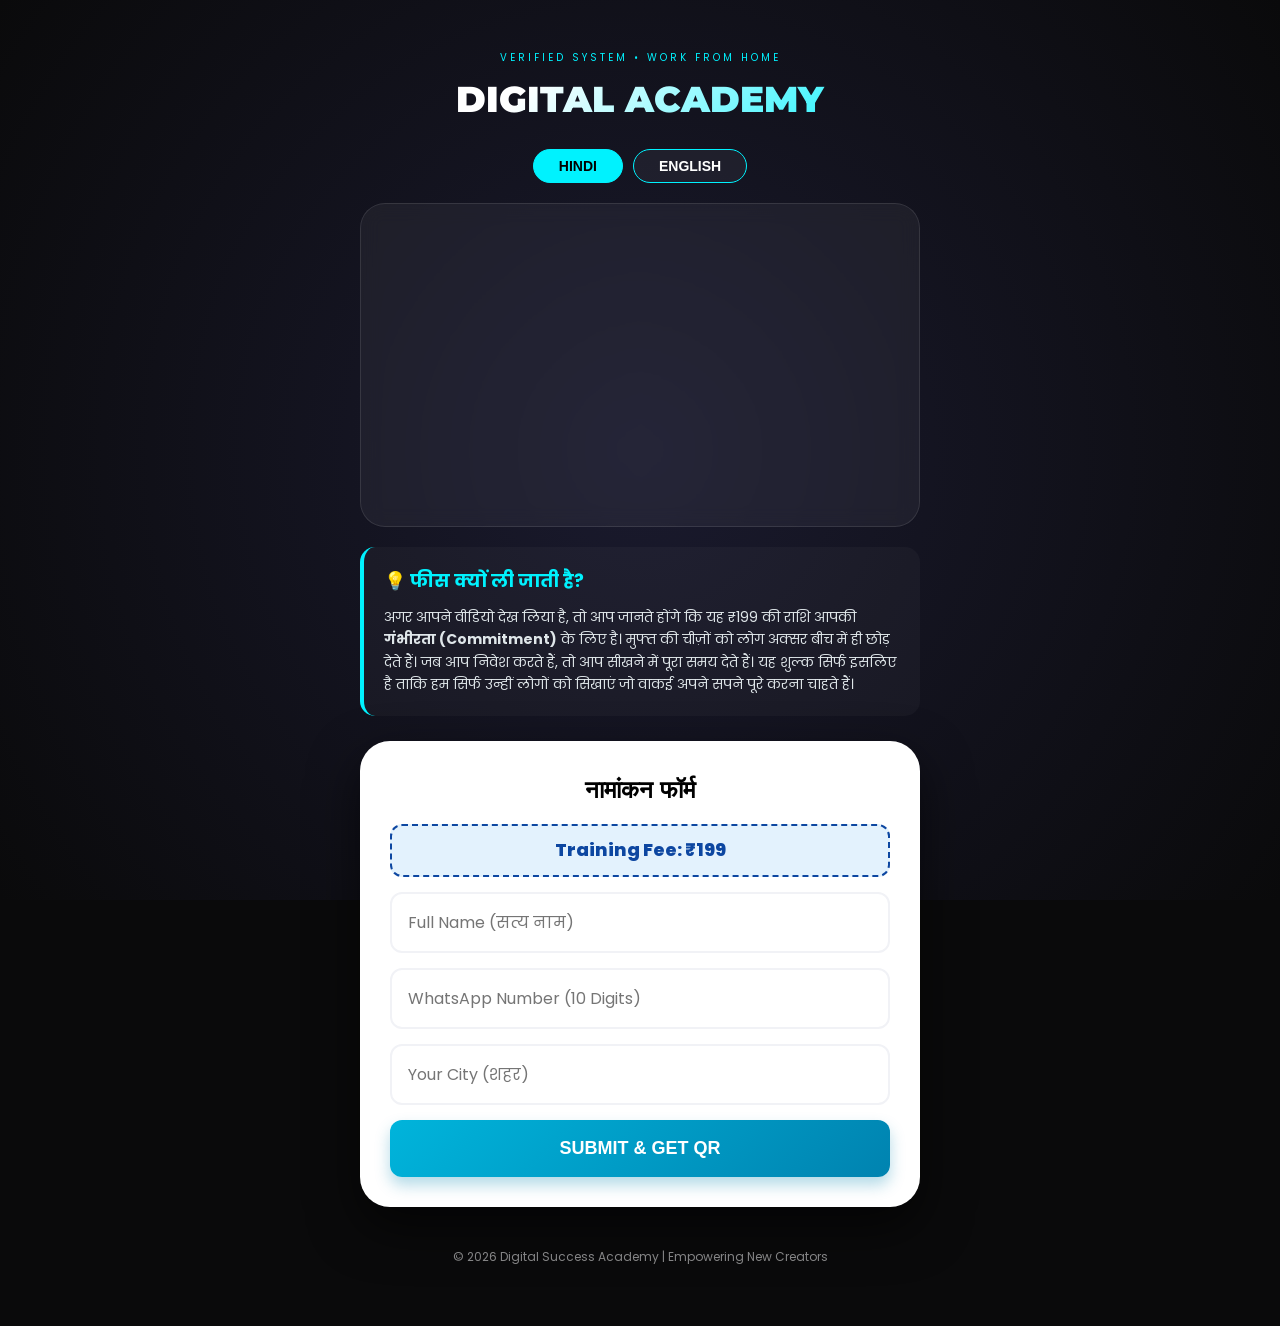
==== fps-product-game.html @ 5bb1fc28 "Update fps-product-game.html Signed-off-by: sainiwalaa <sainiwalaa@gmail.com>" ====
<!DOCTYPE html>
<html lang="en">
<head>
    <meta charset="UTF-8">
    <meta name="viewport" content="width=device-width, initial-scale=1.0">
    <title>Digital Success Academy | Official Enrollment</title>
    
    <link href="https://fonts.googleapis.com/css2?family=Montserrat:wght@400;700;900&family=Poppins:wght@300;400;600&display=swap" rel="stylesheet">
    
    <style>
        :root {
            --primary: #00f2fe;
            --secondary: #4facfe;
            --accent: #f093fb;
            --dark: #0a0a0b;
            --glass: rgba(255, 255, 255, 0.05);
        }

        * { box-sizing: border-box; transition: all 0.3s ease; }
        body {
            margin: 0; font-family: 'Poppins', sans-serif;
            background-color: var(--dark); color: #ffffff;
            overflow-x: hidden; line-height: 1.6;
        }

        .bg-glow {
            position: fixed; top: 0; left: 0; width: 100%; height: 100%;
            background: radial-gradient(circle at 50% 50%, #1a1a2e 0%, #0a0a0b 100%);
            z-index: -1;
        }

        .container { max-width: 600px; margin: 0 auto; padding: 20px; }

        /* Language Switcher */
        .lang-toggle {
            display: flex; justify-content: center; margin-bottom: 20px;
        }
        .lang-btn {
            background: var(--glass); border: 1px solid var(--primary);
            color: white; padding: 8px 25px; cursor: pointer;
            font-weight: 600; border-radius: 50px; margin: 0 5px;
            font-size: 14px;
        }
        .lang-btn.active { background: var(--primary); color: #000; border-color: var(--primary); }

        /* Header */
        .hero { text-align: center; padding: 20px 0; }
        .hero p { letter-spacing: 3px; font-size: 10px; color: var(--primary); margin-bottom: 5px; }
        .hero h1 {
            font-family: 'Montserrat', sans-serif; font-size: clamp(24px, 7vw, 36px);
            font-weight: 900; margin: 0; text-transform: uppercase;
            background: linear-gradient(135deg, #fff 30%, var(--primary));
            -webkit-background-clip: text; -webkit-text-fill-color: transparent;
        }

        /* Video Card */
        .video-card {
            background: var(--glass); border: 1px solid rgba(255,255,255,0.1);
            border-radius: 25px; padding: 10px; margin-bottom: 20px;
            backdrop-filter: blur(10px);
        }
        .video-wrapper { position: relative; padding-bottom: 56.25%; height: 0; border-radius: 20px; overflow: hidden; }
        .video-wrapper iframe { position: absolute; top: 0; left: 0; width: 100%; height: 100%; border: none; }

        /* Trust Info Box */
        .trust-box {
            background: rgba(255, 255, 255, 0.03);
            border-left: 4px solid var(--primary);
            border-radius: 15px; padding: 20px; margin-bottom: 25px;
        }
        .trust-box h4 { color: var(--primary); margin: 0 0 10px 0; font-size: 18px; }
        .trust-box p { font-size: 14px; margin: 0; color: #dfe6e9; text-align: left; }

        /* Form Card */
        .reg-card {
            background: #ffffff; color: #2d3436;
            border-radius: 30px; padding: 30px; 
            box-shadow: 0 20px 50px rgba(0,0,0,0.6);
        }
        .form-header h3 { margin: 0; font-family: 'Montserrat'; font-size: 24px; color: #000; text-align: center; }
        
        .price-chip {
            display: block; text-align: center; background: #e3f2fd; color: #0d47a1;
            padding: 10px; border-radius: 12px; font-weight: 800; margin: 15px 0;
            border: 2px dashed #0d47a1; font-size: 18px;
        }

        input {
            width: 100%; padding: 16px; border: 2px solid #f1f2f6;
            border-radius: 12px; font-size: 16px; margin-bottom: 15px;
            font-family: 'Poppins', sans-serif;
        }
        input:focus { border-color: var(--secondary); outline: none; background: #f8f9fa; }

        button#submitBtn {
            width: 100%; padding: 18px;
            background: linear-gradient(135deg, #00b4db, #0083b0);
            border: none; border-radius: 12px; color: white;
            font-weight: 700; font-size: 18px; text-transform: uppercase;
            cursor: pointer; box-shadow: 0 8px 15px rgba(0, 131, 176, 0.3);
        }
        button#submitBtn:disabled { background: #ccc; cursor: not-allowed; box-shadow: none; }

        #qrBox { text-align: center; margin-top: 20px; display: none; }
        #qrBox img { width: 240px; border: 8px solid #f1f2f6; border-radius: 20px; margin: 15px 0; }
        
        .wait-msg {
            background: #fff4e6; color: #d9480f; padding: 15px; border-radius: 12px;
            font-size: 13px; font-weight: 600; margin-top: 15px; border: 1px solid #ffd8a8;
        }

        footer { text-align: center; padding: 40px; font-size: 12px; opacity: 0.5; color: #fff; }

        .lang-content { display: none; }
        .lang-content.active { display: block; }
    </style>
</head>
<body>

    <div class="bg-glow"></div>

    <div class="container">
        
        <header class="hero">
            <p>VERIFIED SYSTEM • WORK FROM HOME</p>
            <h1>DIGITAL ACADEMY</h1>
        </header>

        <div class="lang-toggle">
            <button id="btn-hi" class="lang-btn active" onclick="setLang('hi', this)">HINDI</button>
            <button id="btn-en" class="lang-btn" onclick="setLang('en', this)">ENGLISH</button>
        </div>

        <div class="video-card">
            <div class="video-wrapper">
                <iframe id="mainVideo" src="https://www.youtube.com/embed/oPN3WurQ3iw?enablejsapi=1"></iframe>
            </div>
        </div>

        <div id="content-hi" class="lang-content active">
            <div class="trust-box">
                <h4>💡 फीस क्यों ली जाती है?</h4>
                <p>
                    अगर आपने वीडियो देख लिया है, तो आप जानते होंगे कि यह ₹199 की राशि आपकी <b>गंभीरता (Commitment)</b> के लिए है। मुफ्त की चीज़ों को लोग अक्सर बीच में ही छोड़ देते हैं। जब आप निवेश करते हैं, तो आप सीखने में पूरा समय देते हैं। यह शुल्क सिर्फ इसलिए है ताकि हम सिर्फ उन्हीं लोगों को सिखाएं जो वाकई अपने सपने पूरे करना चाहते हैं।
                </p>
            </div>
        </div>

        <div id="content-en" class="lang-content">
            <div class="trust-box">
                <h4>💡 Why do we charge a fee?</h4>
                <p>
                    If you have watched the video, you know this ₹199 is for your <b>Discipline & Focus</b>. People often ignore free training and fail to achieve their dreams. By investing a small amount, you stay committed to the training levels. Our goal is to filter out non-serious people and build a strong team of creators.
                </p>
            </div>
        </div>

        <div class="reg-card">
            <div class="form-header">
                <h3 id="formTitle">नामांकन फॉर्म</h3>
                <div class="price-chip">Training Fee: ₹199</div>
            </div>

            <form id="regForm">
                <input type="text" id="name" placeholder="Full Name (सत्य नाम)" required minlength="3">
                <input type="tel" id="whatsapp" placeholder="WhatsApp Number (10 Digits)" required pattern="[0-9]{10}">
                <input type="text" id="city" placeholder="Your City (शहर)" required minlength="2">
                
                <button type="submit" id="submitBtn">Submit & Get QR</button>
            </form>
            
            <div id="qrBox">
                <div style="border-top: 2px solid #f1f2f6; margin-top: 20px; padding-top: 20px;">
                    <h4 style="color: #2ecc71; margin: 0;">✅ Success! Data Saved</h4>
                    <p style="font-size: 14px; color: #636e72; margin: 10px 0;" id="qrText">कृपया ₹199 का भुगतान करें और स्क्रीनशॉट लेकर रखें।</p>
                    <img id="qrImg" src="" alt="Payment QR">
                    <div class="wait-msg" id="waitText">
                        ⚠️ टीम 4-6 घंटे के भीतर आपसे संपर्क करेगी।
                    </div>
                </div>
            </div>
        </div>

        <footer>
            © 2026 Digital Success Academy | Empowering New Creators
        </footer>

    </div>

    <script>
        const scriptURL = "https://script.google.com/macros/s/AKfycby0KZNDqPrrkLrAe867r1euXdihIZMmiZX1rquBpwtaBYwZoxHYPvUXpBmhez9msPPieQ/exec";

        // Language Switcher Logic
        function setLang(lang, btn) {
            document.querySelectorAll('.lang-btn').forEach(b => b.classList.remove('active'));
            btn.classList.add('active');

            document.querySelectorAll('.lang-content').forEach(c => c.classList.remove('active'));
            document.getElementById('content-' + lang).classList.add('active');

            // Text Update based on language
            const elements = {
                formTitle: lang === 'hi' ? "नामांकन फॉर्म" : "Enrollment Form",
                submitBtn: lang === 'hi' ? "सबमिट और QR देखें" : "Submit & Get QR",
                qrText: lang === 'hi' ? "कृपया ₹199 का भुगतान करें और स्क्रीनशॉट लेकर रखें।" : "Please pay ₹199 and keep a screenshot.",
                waitText: lang === 'hi' ? "⚠️ टीम 4-6 घंटे के भीतर आपसे संपर्क करेगी।" : "⚠️ Team will contact you within 4-6 hours."
            };

            document.getElementById('formTitle').innerText = elements.formTitle;
            document.getElementById('submitBtn').innerText = elements.submitBtn;
            document.getElementById('qrText').innerText = elements.qrText;
            document.getElementById('waitText').innerText = elements.waitText;
        }

        // Form Logic
        document.getElementById("regForm").addEventListener("submit", async function(e) {
            e.preventDefault();
            
            const btn = document.getElementById("submitBtn");
            const name = document.getElementById("name").value.trim();
            const mobile = document.getElementById("whatsapp").value.trim();
            const city = document.getElementById("city").value.trim();

            // Strict Validation
            if(mobile.length !== 10 || isNaN(mobile)) {
                alert("Please enter a valid 10-digit mobile number!");
                return;
            }

            btn.innerHTML = "Saving Data...";
            btn.disabled = true;
            
            const params = new URLSearchParams(window.location.search);
            const data = {
                name: name,
                mobile: mobile,
                address: city,
                referral: params.get("ref") || "Organic_Join"
            };

            try {
                let response = await fetch(scriptURL, {
                    method: "POST",
                    body: JSON.stringify(data)
                });
                let result = await response.json();

                // Hide form and show QR after data is saved in Sheet
                document.getElementById("regForm").style.display = "none";
                document.getElementById("qrImg").src = result.qr;
                document.getElementById("qrBox").style.display = "block";
                
                // Block future attempts from this browser
                localStorage.setItem("academy_joined", "true");

            } catch (err) {
                alert("Connection Error! Try again.");
                btn.innerHTML = "Submit & Get QR";
                btn.disabled = false;
            }
        });

        // Anti-Duplicate Check on Load
        window.onload = function() {
            if(localStorage.getItem("academy_joined") === "true") {
                document.getElementById("regForm").innerHTML = "<div style='text-align:center; padding:20px;'><b style='color:red;'>Aap pehle hi register kar chuke hain.</b><br><small>Team ka intezar karein.</small></div>";
                document.getElementById("submitBtn").style.display = "none";
            }
        };
    </script>
</body>
</html>
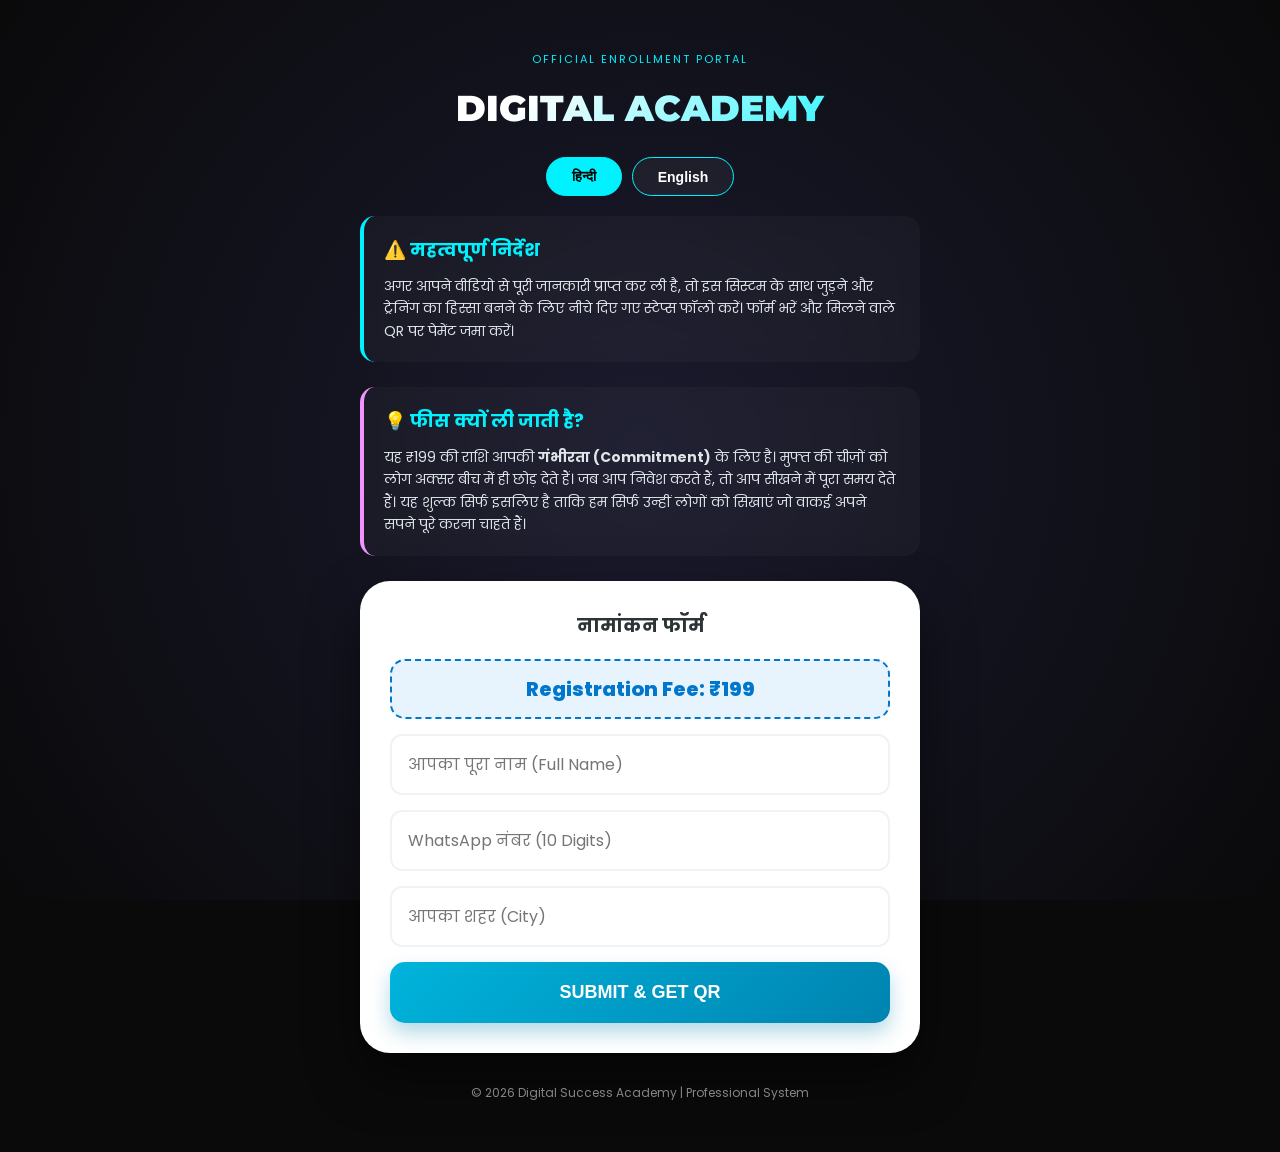
==== commit 8a800f80: "Update fps-product-game.html Signed-off-by: sainiwalaa <sainiwalaa@gmail.com>" ====
--- a/fps-product-game.html
+++ b/fps-product-game.html
@@ -1,5 +1,5 @@
 <!DOCTYPE html>
-<html lang="en">
+<html lang="hi">
 <head>
     <meta charset="UTF-8">
     <meta name="viewport" content="width=device-width, initial-scale=1.0">
@@ -11,7 +11,6 @@
         :root {
             --primary: #00f2fe;
             --secondary: #4facfe;
-            --accent: #f093fb;
             --dark: #0a0a0b;
             --glass: rgba(255, 255, 255, 0.05);
         }
@@ -31,21 +30,19 @@
 
         .container { max-width: 600px; margin: 0 auto; padding: 20px; }
 
-        /* Language Switcher */
-        .lang-toggle {
-            display: flex; justify-content: center; margin-bottom: 20px;
+        /* Language Button */
+        .lang-control {
+            display: flex; justify-content: center; gap: 10px; margin-bottom: 20px;
         }
         .lang-btn {
-            background: var(--glass); border: 1px solid var(--primary);
-            color: white; padding: 8px 25px; cursor: pointer;
-            font-weight: 600; border-radius: 50px; margin: 0 5px;
-            font-size: 14px;
-        }
-        .lang-btn.active { background: var(--primary); color: #000; border-color: var(--primary); }
+            background: var(--glass); border: 1.5px solid var(--primary);
+            color: white; padding: 10px 25px; cursor: pointer;
+            font-weight: 600; border-radius: 50px; font-size: 14px;
+        }
+        .lang-btn.active { background: var(--primary); color: #000; }
 
         /* Header */
         .hero { text-align: center; padding: 20px 0; }
-        .hero p { letter-spacing: 3px; font-size: 10px; color: var(--primary); margin-bottom: 5px; }
         .hero h1 {
             font-family: 'Montserrat', sans-serif; font-size: clamp(24px, 7vw, 36px);
             font-weight: 900; margin: 0; text-transform: uppercase;
@@ -53,36 +50,26 @@
             -webkit-background-clip: text; -webkit-text-fill-color: transparent;
         }
 
-        /* Video Card */
-        .video-card {
-            background: var(--glass); border: 1px solid rgba(255,255,255,0.1);
-            border-radius: 25px; padding: 10px; margin-bottom: 20px;
-            backdrop-filter: blur(10px);
-        }
-        .video-wrapper { position: relative; padding-bottom: 56.25%; height: 0; border-radius: 20px; overflow: hidden; }
-        .video-wrapper iframe { position: absolute; top: 0; left: 0; width: 100%; height: 100%; border: none; }
-
-        /* Trust Info Box */
-        .trust-box {
+        /* Info Box Styles */
+        .info-section {
             background: rgba(255, 255, 255, 0.03);
             border-left: 4px solid var(--primary);
             border-radius: 15px; padding: 20px; margin-bottom: 25px;
-        }
-        .trust-box h4 { color: var(--primary); margin: 0 0 10px 0; font-size: 18px; }
-        .trust-box p { font-size: 14px; margin: 0; color: #dfe6e9; text-align: left; }
-
-        /* Form Card */
+            backdrop-filter: blur(10px);
+        }
+        .info-section h4 { color: var(--primary); margin: 0 0 10px 0; font-size: 18px; }
+        .info-section p { font-size: 14px; margin: 0; color: #dfe6e9; }
+
+        /* Registration Card */
         .reg-card {
             background: #ffffff; color: #2d3436;
             border-radius: 30px; padding: 30px; 
-            box-shadow: 0 20px 50px rgba(0,0,0,0.6);
-        }
-        .form-header h3 { margin: 0; font-family: 'Montserrat'; font-size: 24px; color: #000; text-align: center; }
-        
-        .price-chip {
-            display: block; text-align: center; background: #e3f2fd; color: #0d47a1;
-            padding: 10px; border-radius: 12px; font-weight: 800; margin: 15px 0;
-            border: 2px dashed #0d47a1; font-size: 18px;
+            box-shadow: 0 25px 50px rgba(0,0,0,0.5);
+        }
+        .price-tag {
+            display: block; text-align: center; background: #e8f4fd; color: #0077cc;
+            padding: 12px; border-radius: 15px; font-weight: 800; margin: 15px 0;
+            border: 2px dashed #0077cc; font-size: 20px;
         }
 
         input {
@@ -90,29 +77,29 @@
             border-radius: 12px; font-size: 16px; margin-bottom: 15px;
             font-family: 'Poppins', sans-serif;
         }
-        input:focus { border-color: var(--secondary); outline: none; background: #f8f9fa; }
+        input:focus { border-color: var(--secondary); outline: none; background: #fafafa; }
 
         button#submitBtn {
-            width: 100%; padding: 18px;
+            width: 100%; padding: 20px;
             background: linear-gradient(135deg, #00b4db, #0083b0);
-            border: none; border-radius: 12px; color: white;
+            border: none; border-radius: 15px; color: white;
             font-weight: 700; font-size: 18px; text-transform: uppercase;
-            cursor: pointer; box-shadow: 0 8px 15px rgba(0, 131, 176, 0.3);
-        }
-        button#submitBtn:disabled { background: #ccc; cursor: not-allowed; box-shadow: none; }
-
-        #qrBox { text-align: center; margin-top: 20px; display: none; }
-        #qrBox img { width: 240px; border: 8px solid #f1f2f6; border-radius: 20px; margin: 15px 0; }
+            cursor: pointer; box-shadow: 0 10px 20px rgba(0, 131, 176, 0.3);
+        }
+
+        /* QR Output Section */
+        #qrBox { text-align: center; margin-top: 25px; display: none; }
+        #qrBox img { width: 250px; border: 10px solid #f8f9fa; border-radius: 20px; margin: 15px 0; }
         
-        .wait-msg {
-            background: #fff4e6; color: #d9480f; padding: 15px; border-radius: 12px;
+        .alert-box {
+            background: #fff4e6; color: #d9480f; padding: 15px; border-radius: 15px;
             font-size: 13px; font-weight: 600; margin-top: 15px; border: 1px solid #ffd8a8;
         }
 
-        footer { text-align: center; padding: 40px; font-size: 12px; opacity: 0.5; color: #fff; }
+        footer { text-align: center; padding: 30px; font-size: 12px; opacity: 0.5; color: #fff; }
 
         .lang-content { display: none; }
-        .lang-content.active { display: block; }
+        .active-content { display: block; }
     </style>
 </head>
 <body>
@@ -122,67 +109,63 @@
     <div class="container">
         
         <header class="hero">
-            <p>VERIFIED SYSTEM • WORK FROM HOME</p>
+            <p style="letter-spacing: 2px; font-size: 11px; color: var(--primary);">OFFICIAL ENROLLMENT PORTAL</p>
             <h1>DIGITAL ACADEMY</h1>
         </header>
 
-        <div class="lang-toggle">
-            <button id="btn-hi" class="lang-btn active" onclick="setLang('hi', this)">HINDI</button>
-            <button id="btn-en" class="lang-btn" onclick="setLang('en', this)">ENGLISH</button>
-        </div>
-
-        <div class="video-card">
-            <div class="video-wrapper">
-                <iframe id="mainVideo" src="https://www.youtube.com/embed/oPN3WurQ3iw?enablejsapi=1"></iframe>
-            </div>
-        </div>
-
-        <div id="content-hi" class="lang-content active">
-            <div class="trust-box">
+        <div class="lang-control">
+            <button id="hiBtn" class="lang-btn active" onclick="switchLang('hi')">हिन्दी</button>
+            <button id="enBtn" class="lang-btn" onclick="switchLang('en')">English</button>
+        </div>
+
+        <div id="hiContent" class="lang-content active-content">
+            <div class="info-section">
+                <h4>⚠️ महत्वपूर्ण निर्देश</h4>
+                <p>अगर आपने वीडियो से पूरी जानकारी प्राप्त कर ली है, तो इस सिस्टम के साथ जुड़ने और ट्रेनिंग का हिस्सा बनने के लिए नीचे दिए गए स्टेप्स फॉलो करें। फॉर्म भरें और मिलने वाले QR पर पेमेंट जमा करें।</p>
+            </div>
+            <div class="info-section" style="border-color: #f093fb;">
                 <h4>💡 फीस क्यों ली जाती है?</h4>
-                <p>
-                    अगर आपने वीडियो देख लिया है, तो आप जानते होंगे कि यह ₹199 की राशि आपकी <b>गंभीरता (Commitment)</b> के लिए है। मुफ्त की चीज़ों को लोग अक्सर बीच में ही छोड़ देते हैं। जब आप निवेश करते हैं, तो आप सीखने में पूरा समय देते हैं। यह शुल्क सिर्फ इसलिए है ताकि हम सिर्फ उन्हीं लोगों को सिखाएं जो वाकई अपने सपने पूरे करना चाहते हैं।
-                </p>
-            </div>
-        </div>
-
-        <div id="content-en" class="lang-content">
-            <div class="trust-box">
-                <h4>💡 Why do we charge a fee?</h4>
-                <p>
-                    If you have watched the video, you know this ₹199 is for your <b>Discipline & Focus</b>. People often ignore free training and fail to achieve their dreams. By investing a small amount, you stay committed to the training levels. Our goal is to filter out non-serious people and build a strong team of creators.
-                </p>
+                <p>यह ₹199 की राशि आपकी <b>गंभीरता (Commitment)</b> के लिए है। मुफ्त की चीज़ों को लोग अक्सर बीच में ही छोड़ देते हैं। जब आप निवेश करते हैं, तो आप सीखने में पूरा समय देते हैं। यह शुल्क सिर्फ इसलिए है ताकि हम सिर्फ उन्हीं लोगों को सिखाएं जो वाकई अपने सपने पूरे करना चाहते हैं।</p>
+            </div>
+        </div>
+
+        <div id="enContent" class="lang-content">
+            <div class="info-section">
+                <h4>⚠️ Important Instructions</h4>
+                <p>If you have received complete information from the video, follow the steps below to join the system and become a part of the training. Fill the form and make the payment on the provided QR code.</p>
+            </div>
+            <div class="info-section" style="border-color: #f093fb;">
+                <h4>💡 Why is the fee charged?</h4>
+                <p>This ₹199 fee is for your <b>Commitment</b>. People often leave free things in the middle. When you invest, you give full time to learning. This fee is only to ensure we teach those who truly want to fulfill their dreams.</p>
             </div>
         </div>
 
         <div class="reg-card">
-            <div class="form-header">
-                <h3 id="formTitle">नामांकन फॉर्म</h3>
-                <div class="price-chip">Training Fee: ₹199</div>
-            </div>
+            <h3 style="text-align: center; margin-top: 0;" id="formTitle">नामांकन फॉर्म</h3>
+            <div class="price-tag">Registration Fee: ₹199</div>
 
             <form id="regForm">
-                <input type="text" id="name" placeholder="Full Name (सत्य नाम)" required minlength="3">
-                <input type="tel" id="whatsapp" placeholder="WhatsApp Number (10 Digits)" required pattern="[0-9]{10}">
-                <input type="text" id="city" placeholder="Your City (शहर)" required minlength="2">
+                <input type="text" id="userName" placeholder="आपका पूरा नाम (Full Name)" required minlength="3">
+                <input type="tel" id="userPhone" placeholder="WhatsApp नंबर (10 Digits)" required pattern="[0-9]{10}">
+                <input type="text" id="userCity" placeholder="आपका शहर (City)" required minlength="2">
                 
                 <button type="submit" id="submitBtn">Submit & Get QR</button>
             </form>
             
             <div id="qrBox">
-                <div style="border-top: 2px solid #f1f2f6; margin-top: 20px; padding-top: 20px;">
-                    <h4 style="color: #2ecc71; margin: 0;">✅ Success! Data Saved</h4>
-                    <p style="font-size: 14px; color: #636e72; margin: 10px 0;" id="qrText">कृपया ₹199 का भुगतान करें और स्क्रीनशॉट लेकर रखें।</p>
-                    <img id="qrImg" src="" alt="Payment QR">
-                    <div class="wait-msg" id="waitText">
-                        ⚠️ टीम 4-6 घंटे के भीतर आपसे संपर्क करेगी।
+                <div style="border-top: 2px solid #eee; margin-top: 20px; padding-top: 20px;">
+                    <h4 style="color: #2ecc71; margin: 0;">✅ Data Received!</h4>
+                    <p style="font-size: 14px; color: #636e72; margin: 10px 0;" id="qrInstruction">कृपया इस QR पर ₹199 जमा करें और स्क्रीनशॉट संभाल कर रखें।</p>
+                    <img id="qrImage" src="" alt="Payment QR">
+                    <div class="alert-box" id="waitMsg">
+                        ⏳ भुगतान के बाद 4-6 घंटे का इंतजार करें। टीम आपसे ट्रेनिंग के लिए संपर्क कर लेगी।
                     </div>
                 </div>
             </div>
         </div>
 
         <footer>
-            © 2026 Digital Success Academy | Empowering New Creators
+            © 2026 Digital Success Academy | Professional System
         </footer>
 
     </div>
@@ -190,52 +173,47 @@
     <script>
         const scriptURL = "https://script.google.com/macros/s/AKfycby0KZNDqPrrkLrAe867r1euXdihIZMmiZX1rquBpwtaBYwZoxHYPvUXpBmhez9msPPieQ/exec";
 
-        // Language Switcher Logic
-        function setLang(lang, btn) {
-            document.querySelectorAll('.lang-btn').forEach(b => b.classList.remove('active'));
-            btn.classList.add('active');
-
-            document.querySelectorAll('.lang-content').forEach(c => c.classList.remove('active'));
-            document.getElementById('content-' + lang).classList.add('active');
-
-            // Text Update based on language
-            const elements = {
-                formTitle: lang === 'hi' ? "नामांकन फॉर्म" : "Enrollment Form",
-                submitBtn: lang === 'hi' ? "सबमिट और QR देखें" : "Submit & Get QR",
-                qrText: lang === 'hi' ? "कृपया ₹199 का भुगतान करें और स्क्रीनशॉट लेकर रखें।" : "Please pay ₹199 and keep a screenshot.",
-                waitText: lang === 'hi' ? "⚠️ टीम 4-6 घंटे के भीतर आपसे संपर्क करेगी।" : "⚠️ Team will contact you within 4-6 hours."
-            };
-
-            document.getElementById('formTitle').innerText = elements.formTitle;
-            document.getElementById('submitBtn').innerText = elements.submitBtn;
-            document.getElementById('qrText').innerText = elements.qrText;
-            document.getElementById('waitText').innerText = elements.waitText;
-        }
-
-        // Form Logic
+        // Language Switcher
+        function switchLang(lang) {
+            document.querySelectorAll('.lang-content').forEach(el => el.classList.remove('active-content'));
+            document.querySelectorAll('.lang-btn').forEach(el => el.classList.remove('active'));
+            
+            if(lang === 'hi') {
+                document.getElementById('hiContent').classList.add('active-content');
+                document.getElementById('hiBtn').classList.add('active');
+                document.getElementById('formTitle').innerText = "नामांकन फॉर्म";
+                document.getElementById('qrInstruction').innerText = "कृपया इस QR पर ₹199 जमा करें और स्क्रीनशॉट संभाल कर रखें।";
+                document.getElementById('waitMsg').innerText = "⏳ भुगतान के बाद 4-6 घंटे का इंतजार करें। टीम आपसे ट्रेनिंग के लिए संपर्क कर लेगी।";
+            } else {
+                document.getElementById('enContent').classList.add('active-content');
+                document.getElementById('enBtn').classList.add('active');
+                document.getElementById('formTitle').innerText = "Enrollment Form";
+                document.getElementById('qrInstruction').innerText = "Please pay ₹199 on this QR and keep the screenshot safe.";
+                document.getElementById('waitMsg').innerText = "⏳ Wait for 4-6 hours after payment. The team will contact you for training.";
+            }
+        }
+
+        // Form Submission
         document.getElementById("regForm").addEventListener("submit", async function(e) {
             e.preventDefault();
             
             const btn = document.getElementById("submitBtn");
-            const name = document.getElementById("name").value.trim();
-            const mobile = document.getElementById("whatsapp").value.trim();
-            const city = document.getElementById("city").value.trim();
-
-            // Strict Validation
-            if(mobile.length !== 10 || isNaN(mobile)) {
-                alert("Please enter a valid 10-digit mobile number!");
+            const phone = document.getElementById("userPhone").value;
+
+            if(phone.length !== 10) {
+                alert("Sahi 10-digit number likhein!");
                 return;
             }
 
-            btn.innerHTML = "Saving Data...";
+            btn.innerHTML = "Saving Details...";
             btn.disabled = true;
             
             const params = new URLSearchParams(window.location.search);
             const data = {
-                name: name,
-                mobile: mobile,
-                address: city,
-                referral: params.get("ref") || "Organic_Join"
+                name: document.getElementById("userName").value,
+                mobile: phone,
+                address: document.getElementById("userCity").value,
+                referral: params.get("ref") || "Web_Direct"
             };
 
             try {
@@ -245,26 +223,25 @@
                 });
                 let result = await response.json();
 
-                // Hide form and show QR after data is saved in Sheet
+                // Show QR and Hide Form
                 document.getElementById("regForm").style.display = "none";
-                document.getElementById("qrImg").src = result.qr;
+                document.getElementById("qrImage").src = result.qr;
                 document.getElementById("qrBox").style.display = "block";
                 
-                // Block future attempts from this browser
-                localStorage.setItem("academy_joined", "true");
+                // Block repeat entries
+                localStorage.setItem("user_enrolled", "true");
 
             } catch (err) {
-                alert("Connection Error! Try again.");
+                alert("Connection error! Please try again.");
                 btn.innerHTML = "Submit & Get QR";
                 btn.disabled = false;
             }
         });
 
-        // Anti-Duplicate Check on Load
+        // Prevention for multiple entries
         window.onload = function() {
-            if(localStorage.getItem("academy_joined") === "true") {
-                document.getElementById("regForm").innerHTML = "<div style='text-align:center; padding:20px;'><b style='color:red;'>Aap pehle hi register kar chuke hain.</b><br><small>Team ka intezar karein.</small></div>";
-                document.getElementById("submitBtn").style.display = "none";
+            if(localStorage.getItem("user_enrolled") === "true") {
+                document.getElementById("regForm").innerHTML = "<div style='text-align:center; padding:20px; color:#d9480f;'><b>Aap pehle hi form bhar chuke hain.</b><br>Kripya team ke message ka intezar karein.</div>";
             }
         };
     </script>
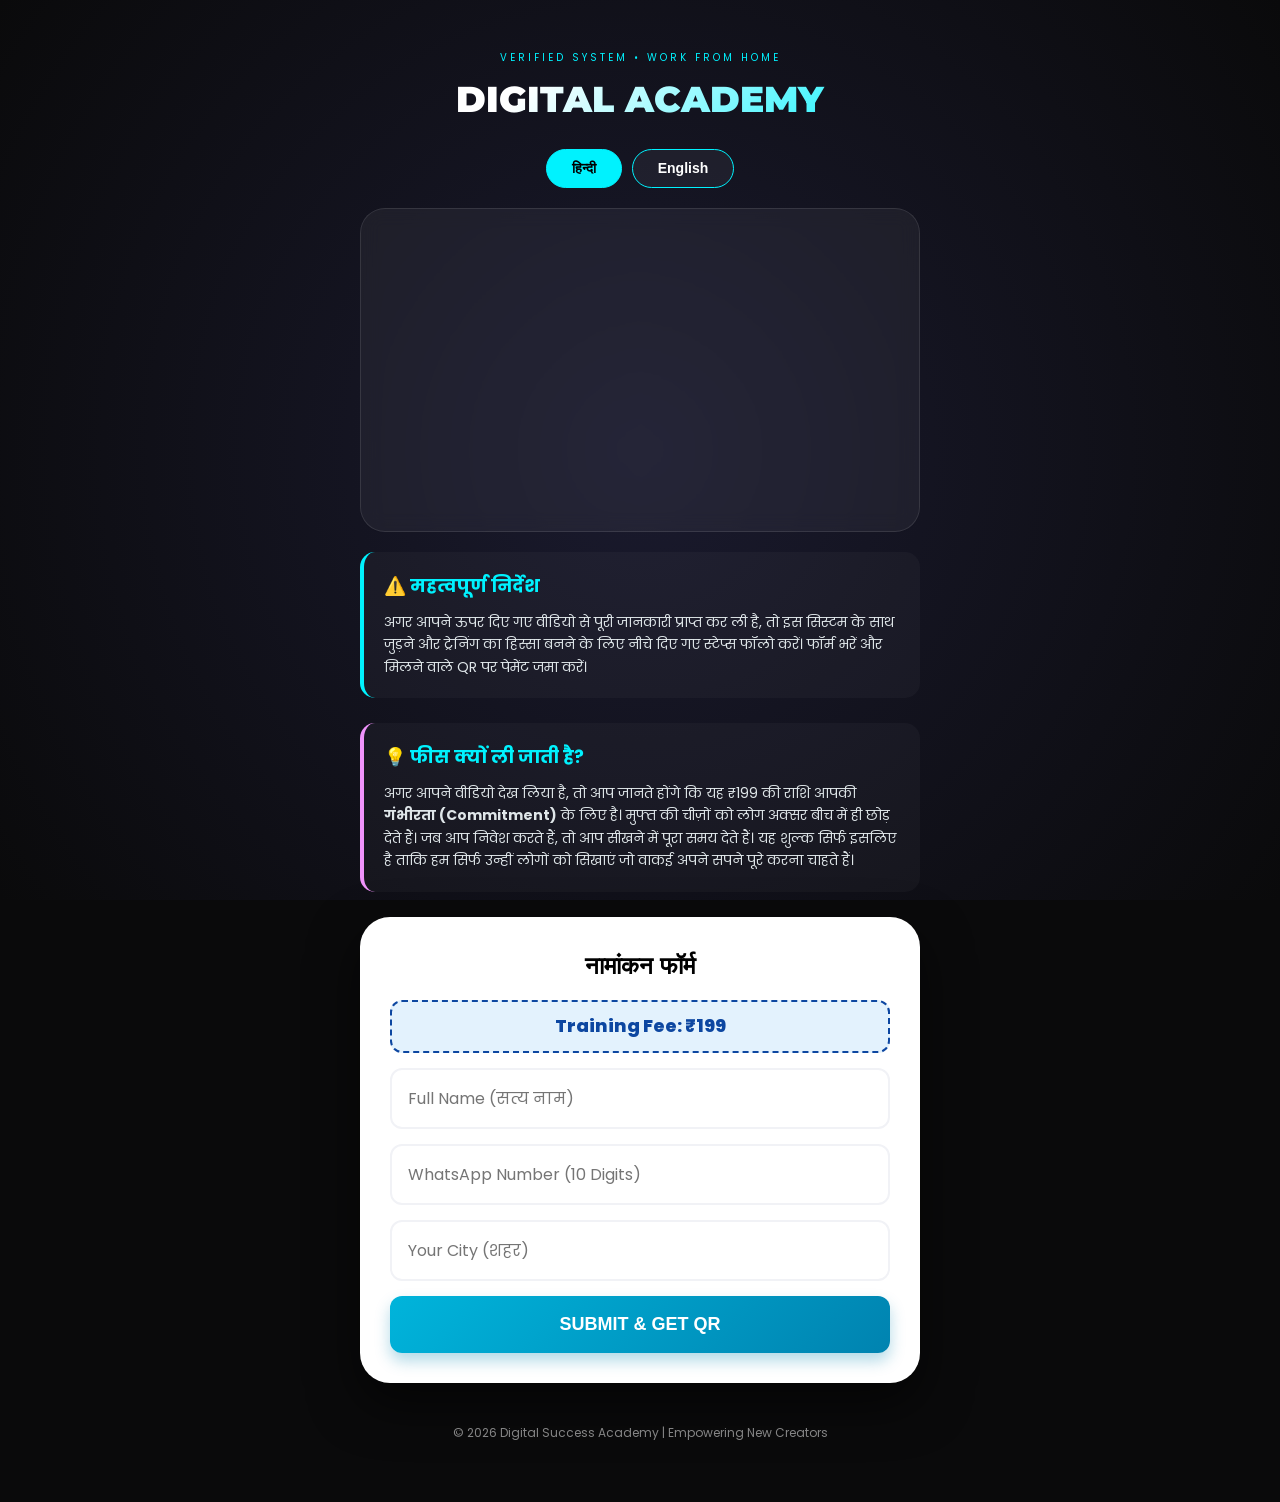
==== commit 29675dee: "Update fps-product-game.html Signed-off-by: sainiwalaa <sainiwalaa@gmail.com>" ====
--- a/fps-product-game.html
+++ b/fps-product-game.html
@@ -1,5 +1,5 @@
 <!DOCTYPE html>
-<html lang="hi">
+<html lang="en">
 <head>
     <meta charset="UTF-8">
     <meta name="viewport" content="width=device-width, initial-scale=1.0">
@@ -11,6 +11,7 @@
         :root {
             --primary: #00f2fe;
             --secondary: #4facfe;
+            --accent: #f093fb;
             --dark: #0a0a0b;
             --glass: rgba(255, 255, 255, 0.05);
         }
@@ -30,19 +31,21 @@
 
         .container { max-width: 600px; margin: 0 auto; padding: 20px; }
 
-        /* Language Button */
-        .lang-control {
-            display: flex; justify-content: center; gap: 10px; margin-bottom: 20px;
+        /* Language Switcher */
+        .lang-toggle {
+            display: flex; justify-content: center; margin-bottom: 20px;
         }
         .lang-btn {
             background: var(--glass); border: 1.5px solid var(--primary);
             color: white; padding: 10px 25px; cursor: pointer;
-            font-weight: 600; border-radius: 50px; font-size: 14px;
-        }
-        .lang-btn.active { background: var(--primary); color: #000; }
+            font-weight: 600; border-radius: 50px; margin: 0 5px;
+            font-size: 14px;
+        }
+        .lang-btn.active { background: var(--primary); color: #000; border-color: var(--primary); }
 
         /* Header */
         .hero { text-align: center; padding: 20px 0; }
+        .hero p { letter-spacing: 3px; font-size: 10px; color: var(--primary); margin-bottom: 5px; }
         .hero h1 {
             font-family: 'Montserrat', sans-serif; font-size: clamp(24px, 7vw, 36px);
             font-weight: 900; margin: 0; text-transform: uppercase;
@@ -50,26 +53,36 @@
             -webkit-background-clip: text; -webkit-text-fill-color: transparent;
         }
 
-        /* Info Box Styles */
-        .info-section {
+        /* Video Card */
+        .video-card {
+            background: var(--glass); border: 1px solid rgba(255,255,255,0.1);
+            border-radius: 25px; padding: 10px; margin-bottom: 20px;
+            backdrop-filter: blur(10px);
+        }
+        .video-wrapper { position: relative; padding-bottom: 56.25%; height: 0; border-radius: 20px; overflow: hidden; }
+        .video-wrapper iframe { position: absolute; top: 0; left: 0; width: 100%; height: 100%; border: none; }
+
+        /* Trust Info Box */
+        .trust-box {
             background: rgba(255, 255, 255, 0.03);
             border-left: 4px solid var(--primary);
             border-radius: 15px; padding: 20px; margin-bottom: 25px;
-            backdrop-filter: blur(10px);
-        }
-        .info-section h4 { color: var(--primary); margin: 0 0 10px 0; font-size: 18px; }
-        .info-section p { font-size: 14px; margin: 0; color: #dfe6e9; }
-
-        /* Registration Card */
+        }
+        .trust-box h4 { color: var(--primary); margin: 0 0 10px 0; font-size: 18px; }
+        .trust-box p { font-size: 14px; margin: 0; color: #dfe6e9; text-align: left; }
+
+        /* Form Card */
         .reg-card {
             background: #ffffff; color: #2d3436;
             border-radius: 30px; padding: 30px; 
-            box-shadow: 0 25px 50px rgba(0,0,0,0.5);
-        }
-        .price-tag {
-            display: block; text-align: center; background: #e8f4fd; color: #0077cc;
-            padding: 12px; border-radius: 15px; font-weight: 800; margin: 15px 0;
-            border: 2px dashed #0077cc; font-size: 20px;
+            box-shadow: 0 20px 50px rgba(0,0,0,0.6);
+        }
+        .form-header h3 { margin: 0; font-family: 'Montserrat'; font-size: 24px; color: #000; text-align: center; }
+        
+        .price-chip {
+            display: block; text-align: center; background: #e3f2fd; color: #0d47a1;
+            padding: 10px; border-radius: 12px; font-weight: 800; margin: 15px 0;
+            border: 2px dashed #0d47a1; font-size: 18px;
         }
 
         input {
@@ -77,29 +90,29 @@
             border-radius: 12px; font-size: 16px; margin-bottom: 15px;
             font-family: 'Poppins', sans-serif;
         }
-        input:focus { border-color: var(--secondary); outline: none; background: #fafafa; }
+        input:focus { border-color: var(--secondary); outline: none; background: #f8f9fa; }
 
         button#submitBtn {
-            width: 100%; padding: 20px;
+            width: 100%; padding: 18px;
             background: linear-gradient(135deg, #00b4db, #0083b0);
-            border: none; border-radius: 15px; color: white;
+            border: none; border-radius: 12px; color: white;
             font-weight: 700; font-size: 18px; text-transform: uppercase;
-            cursor: pointer; box-shadow: 0 10px 20px rgba(0, 131, 176, 0.3);
-        }
-
-        /* QR Output Section */
-        #qrBox { text-align: center; margin-top: 25px; display: none; }
-        #qrBox img { width: 250px; border: 10px solid #f8f9fa; border-radius: 20px; margin: 15px 0; }
+            cursor: pointer; box-shadow: 0 8px 15px rgba(0, 131, 176, 0.3);
+        }
+        button#submitBtn:disabled { background: #ccc; cursor: not-allowed; box-shadow: none; }
+
+        #qrBox { text-align: center; margin-top: 20px; display: none; }
+        #qrBox img { width: 240px; border: 8px solid #f1f2f6; border-radius: 20px; margin: 15px 0; }
         
-        .alert-box {
-            background: #fff4e6; color: #d9480f; padding: 15px; border-radius: 15px;
+        .wait-msg {
+            background: #fff4e6; color: #d9480f; padding: 15px; border-radius: 12px;
             font-size: 13px; font-weight: 600; margin-top: 15px; border: 1px solid #ffd8a8;
         }
 
-        footer { text-align: center; padding: 30px; font-size: 12px; opacity: 0.5; color: #fff; }
+        footer { text-align: center; padding: 40px; font-size: 12px; opacity: 0.5; color: #fff; }
 
         .lang-content { display: none; }
-        .active-content { display: block; }
+        .lang-content.active { display: block; }
     </style>
 </head>
 <body>
@@ -109,55 +122,67 @@
     <div class="container">
         
         <header class="hero">
-            <p style="letter-spacing: 2px; font-size: 11px; color: var(--primary);">OFFICIAL ENROLLMENT PORTAL</p>
+            <p>VERIFIED SYSTEM • WORK FROM HOME</p>
             <h1>DIGITAL ACADEMY</h1>
         </header>
 
-        <div class="lang-control">
-            <button id="hiBtn" class="lang-btn active" onclick="switchLang('hi')">हिन्दी</button>
-            <button id="enBtn" class="lang-btn" onclick="switchLang('en')">English</button>
-        </div>
-
-        <div id="hiContent" class="lang-content active-content">
-            <div class="info-section">
+        <div class="lang-toggle">
+            <button id="btn-hi" class="lang-btn active" onclick="setLang('hi', this)">हिन्दी</button>
+            <button id="btn-en" class="lang-btn" onclick="setLang('en', this)">English</button>
+        </div>
+
+        <div class="video-card">
+            <div class="video-wrapper">
+                <iframe id="mainVideo" src="https://www.youtube.com/embed/oPN3WurQ3iw?enablejsapi=1"></iframe>
+            </div>
+        </div>
+
+        <div id="content-hi" class="lang-content active">
+            <div class="trust-box">
                 <h4>⚠️ महत्वपूर्ण निर्देश</h4>
-                <p>अगर आपने वीडियो से पूरी जानकारी प्राप्त कर ली है, तो इस सिस्टम के साथ जुड़ने और ट्रेनिंग का हिस्सा बनने के लिए नीचे दिए गए स्टेप्स फॉलो करें। फॉर्म भरें और मिलने वाले QR पर पेमेंट जमा करें।</p>
-            </div>
-            <div class="info-section" style="border-color: #f093fb;">
+                <p>अगर आपने ऊपर दिए गए वीडियो से पूरी जानकारी प्राप्त कर ली है, तो इस सिस्टम के साथ जुड़ने और ट्रेनिंग का हिस्सा बनने के लिए नीचे दिए गए स्टेप्स फॉलो करें। फॉर्म भरें और मिलने वाले QR पर पेमेंट जमा करें।</p>
+            </div>
+            <div class="trust-box" style="border-color: var(--accent);">
                 <h4>💡 फीस क्यों ली जाती है?</h4>
-                <p>यह ₹199 की राशि आपकी <b>गंभीरता (Commitment)</b> के लिए है। मुफ्त की चीज़ों को लोग अक्सर बीच में ही छोड़ देते हैं। जब आप निवेश करते हैं, तो आप सीखने में पूरा समय देते हैं। यह शुल्क सिर्फ इसलिए है ताकि हम सिर्फ उन्हीं लोगों को सिखाएं जो वाकई अपने सपने पूरे करना चाहते हैं।</p>
-            </div>
-        </div>
-
-        <div id="enContent" class="lang-content">
-            <div class="info-section">
+                <p>
+                    अगर आपने वीडियो देख लिया है, तो आप जानते होंगे कि यह ₹199 की राशि आपकी <b>गंभीरता (Commitment)</b> के लिए है। मुफ्त की चीज़ों को लोग अक्सर बीच में ही छोड़ देते हैं। जब आप निवेश करते हैं, तो आप सीखने में पूरा समय देते हैं। यह शुल्क सिर्फ इसलिए है ताकि हम सिर्फ उन्हीं लोगों को सिखाएं जो वाकई अपने सपने पूरे करना चाहते हैं।
+                </p>
+            </div>
+        </div>
+
+        <div id="content-en" class="lang-content">
+            <div class="trust-box">
                 <h4>⚠️ Important Instructions</h4>
-                <p>If you have received complete information from the video, follow the steps below to join the system and become a part of the training. Fill the form and make the payment on the provided QR code.</p>
-            </div>
-            <div class="info-section" style="border-color: #f093fb;">
+                <p>If you have received complete information from the video above, follow the steps below to join the system and become a part of the training. Fill the form and make the payment on the provided QR code.</p>
+            </div>
+            <div class="trust-box" style="border-color: var(--accent);">
                 <h4>💡 Why is the fee charged?</h4>
-                <p>This ₹199 fee is for your <b>Commitment</b>. People often leave free things in the middle. When you invest, you give full time to learning. This fee is only to ensure we teach those who truly want to fulfill their dreams.</p>
+                <p>
+                    As explained in the video, this ₹199 fee is for your <b>Commitment & Discipline</b>. People often ignore free training and fail to achieve their dreams. By investing a small amount, you stay dedicated to the process. This fee ensures we only teach those who are truly serious.
+                </p>
             </div>
         </div>
 
         <div class="reg-card">
-            <h3 style="text-align: center; margin-top: 0;" id="formTitle">नामांकन फॉर्म</h3>
-            <div class="price-tag">Registration Fee: ₹199</div>
+            <div class="form-header">
+                <h3 id="formTitle">नामांकन फॉर्म</h3>
+                <div class="price-chip">Training Fee: ₹199</div>
+            </div>
 
             <form id="regForm">
-                <input type="text" id="userName" placeholder="आपका पूरा नाम (Full Name)" required minlength="3">
-                <input type="tel" id="userPhone" placeholder="WhatsApp नंबर (10 Digits)" required pattern="[0-9]{10}">
-                <input type="text" id="userCity" placeholder="आपका शहर (City)" required minlength="2">
+                <input type="text" id="name" placeholder="Full Name (सत्य नाम)" required minlength="3">
+                <input type="tel" id="whatsapp" placeholder="WhatsApp Number (10 Digits)" required pattern="[0-9]{10}">
+                <input type="text" id="city" placeholder="Your City (शहर)" required minlength="2">
                 
                 <button type="submit" id="submitBtn">Submit & Get QR</button>
             </form>
             
             <div id="qrBox">
-                <div style="border-top: 2px solid #eee; margin-top: 20px; padding-top: 20px;">
-                    <h4 style="color: #2ecc71; margin: 0;">✅ Data Received!</h4>
-                    <p style="font-size: 14px; color: #636e72; margin: 10px 0;" id="qrInstruction">कृपया इस QR पर ₹199 जमा करें और स्क्रीनशॉट संभाल कर रखें।</p>
-                    <img id="qrImage" src="" alt="Payment QR">
-                    <div class="alert-box" id="waitMsg">
+                <div style="border-top: 2px solid #f1f2f6; margin-top: 20px; padding-top: 20px;">
+                    <h4 style="color: #2ecc71; margin: 0;">✅ Success! Data Saved</h4>
+                    <p style="font-size: 14px; color: #636e72; margin: 10px 0;" id="qrText">कृपया ₹199 का भुगतान करें और स्क्रीनशॉट लेकर रखें।</p>
+                    <img id="qrImg" src="" alt="Payment QR">
+                    <div class="wait-msg" id="waitText">
                         ⏳ भुगतान के बाद 4-6 घंटे का इंतजार करें। टीम आपसे ट्रेनिंग के लिए संपर्क कर लेगी।
                     </div>
                 </div>
@@ -165,7 +190,7 @@
         </div>
 
         <footer>
-            © 2026 Digital Success Academy | Professional System
+            © 2026 Digital Success Academy | Empowering New Creators
         </footer>
 
     </div>
@@ -173,23 +198,25 @@
     <script>
         const scriptURL = "https://script.google.com/macros/s/AKfycby0KZNDqPrrkLrAe867r1euXdihIZMmiZX1rquBpwtaBYwZoxHYPvUXpBmhez9msPPieQ/exec";
 
-        // Language Switcher
-        function switchLang(lang) {
-            document.querySelectorAll('.lang-content').forEach(el => el.classList.remove('active-content'));
-            document.querySelectorAll('.lang-btn').forEach(el => el.classList.remove('active'));
-            
+        // Language Switcher Logic
+        function setLang(lang, btn) {
+            document.querySelectorAll('.lang-btn').forEach(b => b.classList.remove('active'));
+            btn.classList.add('active');
+
+            document.querySelectorAll('.lang-content').forEach(c => c.classList.remove('active'));
+            document.getElementById('content-' + lang).classList.add('active');
+
+            // Form Text Update
             if(lang === 'hi') {
-                document.getElementById('hiContent').classList.add('active-content');
-                document.getElementById('hiBtn').classList.add('active');
                 document.getElementById('formTitle').innerText = "नामांकन फॉर्म";
-                document.getElementById('qrInstruction').innerText = "कृपया इस QR पर ₹199 जमा करें और स्क्रीनशॉट संभाल कर रखें।";
-                document.getElementById('waitMsg').innerText = "⏳ भुगतान के बाद 4-6 घंटे का इंतजार करें। टीम आपसे ट्रेनिंग के लिए संपर्क कर लेगी।";
+                document.getElementById('submitBtn').innerText = "सबमिट और QR देखें";
+                document.getElementById('qrText').innerText = "कृपया ₹199 का भुगतान करें और स्क्रीनशॉट लेकर रखें।";
+                document.getElementById('waitText').innerText = "⏳ भुगतान के बाद 4-6 घंटे का इंतजार करें। टीम आपसे ट्रेनिंग के लिए संपर्क कर लेगी।";
             } else {
-                document.getElementById('enContent').classList.add('active-content');
-                document.getElementById('enBtn').classList.add('active');
                 document.getElementById('formTitle').innerText = "Enrollment Form";
-                document.getElementById('qrInstruction').innerText = "Please pay ₹199 on this QR and keep the screenshot safe.";
-                document.getElementById('waitMsg').innerText = "⏳ Wait for 4-6 hours after payment. The team will contact you for training.";
+                document.getElementById('submitBtn').innerText = "Submit & Get QR";
+                document.getElementById('qrText').innerText = "Please pay ₹199 and keep the screenshot safe.";
+                document.getElementById('waitText').innerText = "⏳ Wait for 4-6 hours after payment. The team will contact you for training.";
             }
         }
 
@@ -198,10 +225,10 @@
             e.preventDefault();
             
             const btn = document.getElementById("submitBtn");
-            const phone = document.getElementById("userPhone").value;
-
-            if(phone.length !== 10) {
-                alert("Sahi 10-digit number likhein!");
+            const mobile = document.getElementById("whatsapp").value.trim();
+
+            if(mobile.length !== 10 || isNaN(mobile)) {
+                alert("Please enter a valid 10-digit mobile number!");
                 return;
             }
 
@@ -210,10 +237,10 @@
             
             const params = new URLSearchParams(window.location.search);
             const data = {
-                name: document.getElementById("userName").value,
-                mobile: phone,
-                address: document.getElementById("userCity").value,
-                referral: params.get("ref") || "Web_Direct"
+                name: document.getElementById("name").value.trim(),
+                mobile: mobile,
+                address: document.getElementById("city").value.trim(),
+                referral: params.get("ref") || "Organic_Join"
             };
 
             try {
@@ -223,16 +250,14 @@
                 });
                 let result = await response.json();
 
-                // Show QR and Hide Form
                 document.getElementById("regForm").style.display = "none";
-                document.getElementById("qrImage").src = result.qr;
+                document.getElementById("qrImg").src = result.qr;
                 document.getElementById("qrBox").style.display = "block";
                 
-                // Block repeat entries
-                localStorage.setItem("user_enrolled", "true");
+                localStorage.setItem("academy_joined", "true");
 
             } catch (err) {
-                alert("Connection error! Please try again.");
+                alert("Connection Error! Try again.");
                 btn.innerHTML = "Submit & Get QR";
                 btn.disabled = false;
             }
@@ -240,8 +265,9 @@
 
         // Prevention for multiple entries
         window.onload = function() {
-            if(localStorage.getItem("user_enrolled") === "true") {
-                document.getElementById("regForm").innerHTML = "<div style='text-align:center; padding:20px; color:#d9480f;'><b>Aap pehle hi form bhar chuke hain.</b><br>Kripya team ke message ka intezar karein.</div>";
+            if(localStorage.getItem("academy_joined") === "true") {
+                document.getElementById("regForm").innerHTML = "<div style='text-align:center; padding:20px; color:#d9480f;'><b>Aap pehle hi register kar chuke hain.</b><br>Kripya team ke message ka intezar karein.</div>";
+                document.getElementById("submitBtn").style.display = "none";
             }
         };
     </script>
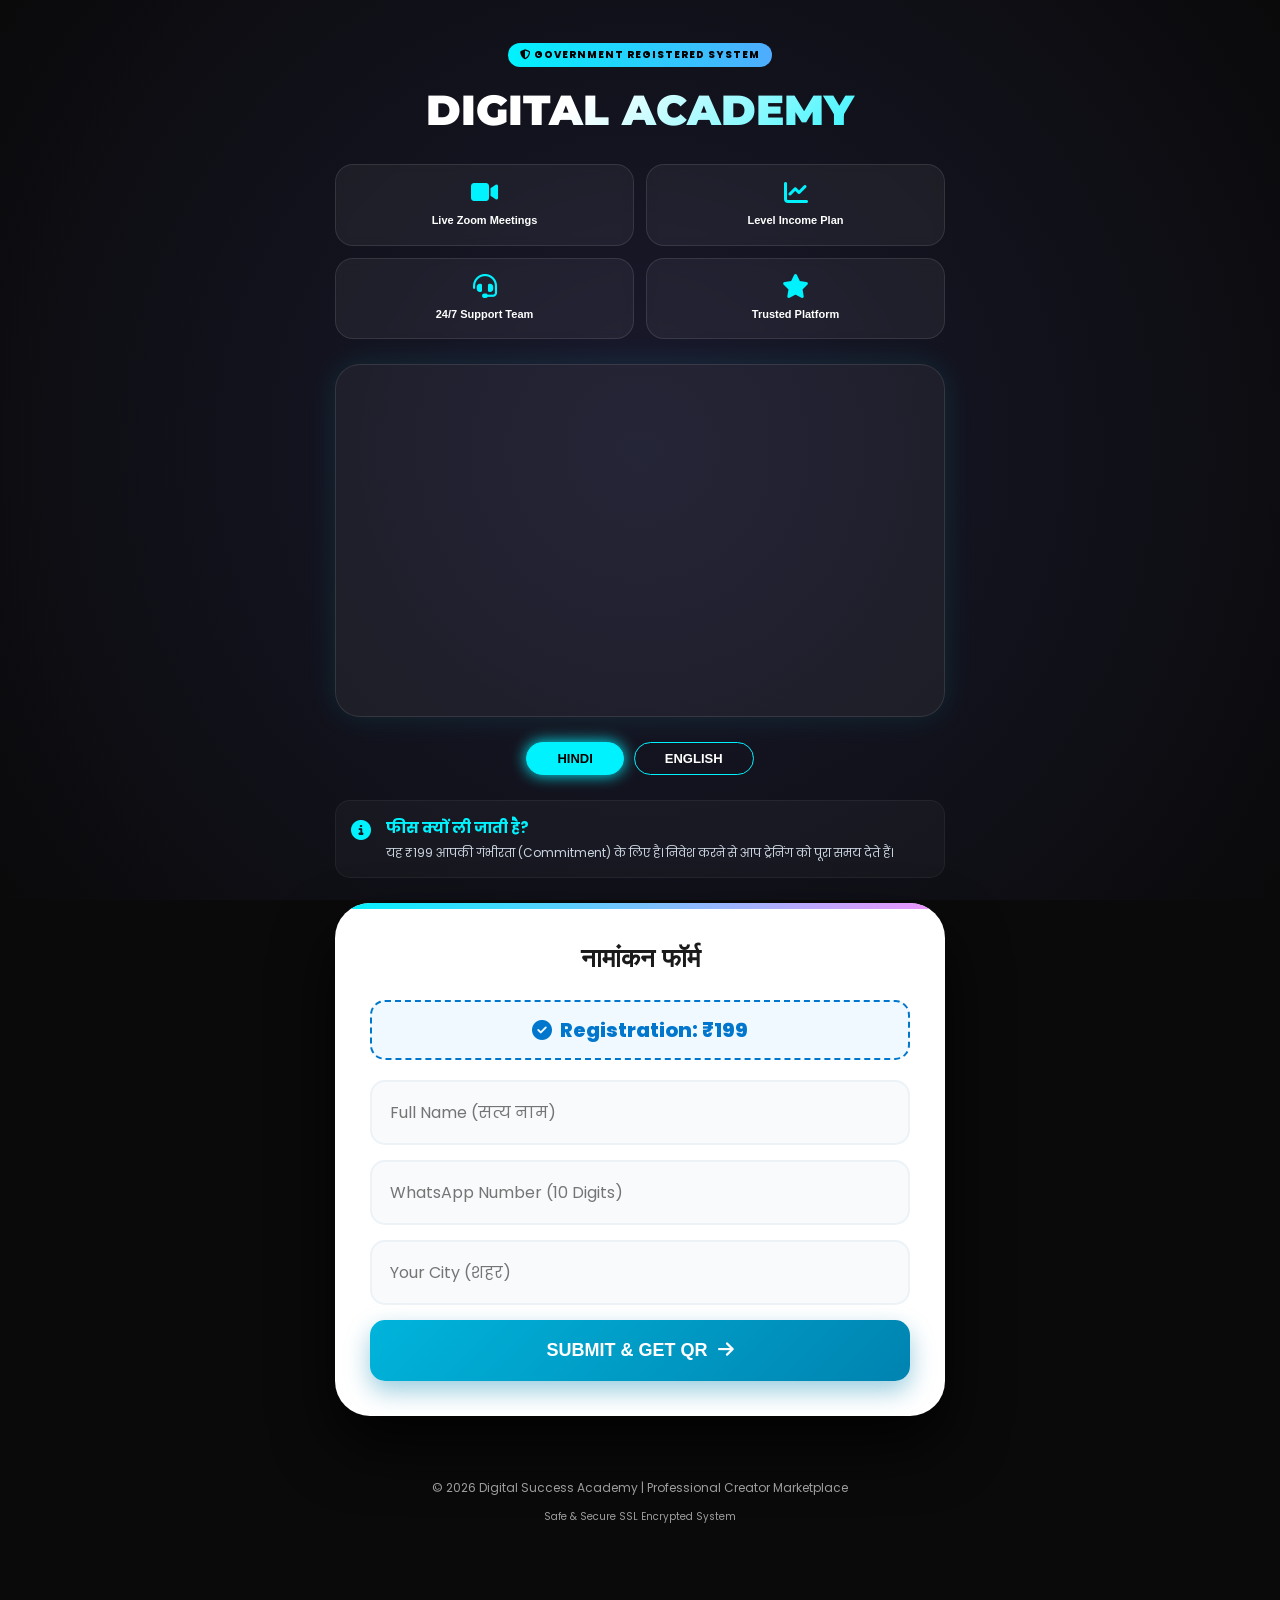
==== commit e6a54e7f: "Update fps-product-game.html Signed-off-by: sainiwalaa <sainiwalaa@gmail.com>" ====
--- a/fps-product-game.html
+++ b/fps-product-game.html
@@ -3,15 +3,17 @@
 <head>
     <meta charset="UTF-8">
     <meta name="viewport" content="width=device-width, initial-scale=1.0">
-    <title>Digital Success Academy | Official Enrollment</title>
+    <title>Digital Success Academy | Professional System</title>
     
     <link href="https://fonts.googleapis.com/css2?family=Montserrat:wght@400;700;900&family=Poppins:wght@300;400;600&display=swap" rel="stylesheet">
+    <link rel="stylesheet" href="https://cdnjs.cloudflare.com/ajax/libs/font-awesome/6.4.0/css/all.min.css">
     
     <style>
         :root {
             --primary: #00f2fe;
             --secondary: #4facfe;
             --accent: #f093fb;
+            --success: #2ecc71;
             --dark: #0a0a0b;
             --glass: rgba(255, 255, 255, 0.05);
         }
@@ -29,87 +31,113 @@
             z-index: -1;
         }
 
-        .container { max-width: 600px; margin: 0 auto; padding: 20px; }
-
-        /* Language Switcher */
-        .lang-toggle {
-            display: flex; justify-content: center; margin-bottom: 20px;
-        }
-        .lang-btn {
-            background: var(--glass); border: 1.5px solid var(--primary);
-            color: white; padding: 10px 25px; cursor: pointer;
-            font-weight: 600; border-radius: 50px; margin: 0 5px;
-            font-size: 14px;
-        }
-        .lang-btn.active { background: var(--primary); color: #000; border-color: var(--primary); }
-
-        /* Header */
+        .container { max-width: 650px; margin: 0 auto; padding: 20px; }
+
+        /* Header Area */
         .hero { text-align: center; padding: 20px 0; }
-        .hero p { letter-spacing: 3px; font-size: 10px; color: var(--primary); margin-bottom: 5px; }
+        .hero .badge { 
+            background: linear-gradient(90deg, var(--primary), var(--secondary));
+            color: #000; padding: 4px 12px; border-radius: 50px;
+            font-size: 10px; font-weight: 800; letter-spacing: 1px;
+            display: inline-block; margin-bottom: 10px;
+        }
         .hero h1 {
-            font-family: 'Montserrat', sans-serif; font-size: clamp(24px, 7vw, 36px);
+            font-family: 'Montserrat', sans-serif; font-size: clamp(28px, 8vw, 42px);
             font-weight: 900; margin: 0; text-transform: uppercase;
-            background: linear-gradient(135deg, #fff 30%, var(--primary));
+            background: linear-gradient(135deg, #fff 40%, var(--primary));
             -webkit-background-clip: text; -webkit-text-fill-color: transparent;
         }
 
-        /* Video Card */
+        /* Features Grid */
+        .features-grid {
+            display: grid; grid-template-columns: 1fr 1fr; gap: 12px; margin-bottom: 25px;
+        }
+        .feature-card {
+            background: var(--glass); border: 1px solid rgba(255,255,255,0.1);
+            padding: 15px; border-radius: 18px; text-align: center;
+            backdrop-filter: blur(5px);
+        }
+        .feature-card i { font-size: 24px; color: var(--primary); margin-bottom: 8px; }
+        .feature-card p { font-size: 11px; margin: 0; font-weight: 600; color: #fff; }
+
+        /* Video Section */
         .video-card {
             background: var(--glass); border: 1px solid rgba(255,255,255,0.1);
-            border-radius: 25px; padding: 10px; margin-bottom: 20px;
-            backdrop-filter: blur(10px);
+            border-radius: 25px; padding: 10px; margin-bottom: 25px;
+            box-shadow: 0 0 30px rgba(0, 242, 254, 0.1);
         }
         .video-wrapper { position: relative; padding-bottom: 56.25%; height: 0; border-radius: 20px; overflow: hidden; }
         .video-wrapper iframe { position: absolute; top: 0; left: 0; width: 100%; height: 100%; border: none; }
 
-        /* Trust Info Box */
-        .trust-box {
-            background: rgba(255, 255, 255, 0.03);
-            border-left: 4px solid var(--primary);
-            border-radius: 15px; padding: 20px; margin-bottom: 25px;
-        }
-        .trust-box h4 { color: var(--primary); margin: 0 0 10px 0; font-size: 18px; }
-        .trust-box p { font-size: 14px; margin: 0; color: #dfe6e9; text-align: left; }
+        /* Language Switcher */
+        .lang-toggle { display: flex; justify-content: center; margin-bottom: 25px; gap: 10px; }
+        .lang-btn {
+            background: transparent; border: 1px solid var(--primary);
+            color: #fff; padding: 8px 30px; cursor: pointer;
+            font-weight: 600; border-radius: 50px; font-size: 13px;
+        }
+        .lang-btn.active { background: var(--primary); color: #000; box-shadow: 0 0 15px var(--primary); }
 
         /* Form Card */
         .reg-card {
             background: #ffffff; color: #2d3436;
-            border-radius: 30px; padding: 30px; 
-            box-shadow: 0 20px 50px rgba(0,0,0,0.6);
-        }
-        .form-header h3 { margin: 0; font-family: 'Montserrat'; font-size: 24px; color: #000; text-align: center; }
+            border-radius: 35px; padding: 35px; 
+            box-shadow: 0 30px 60px rgba(0,0,0,0.8);
+            position: relative; overflow: hidden;
+        }
+        .reg-card::before {
+            content: ''; position: absolute; top: 0; left: 0; width: 100%; height: 6px;
+            background: linear-gradient(90deg, var(--primary), var(--accent));
+        }
+
+        .form-header h3 { margin: 0; font-family: 'Montserrat'; font-size: 26px; color: #1a1a1a; text-align: center; }
         
         .price-chip {
-            display: block; text-align: center; background: #e3f2fd; color: #0d47a1;
-            padding: 10px; border-radius: 12px; font-weight: 800; margin: 15px 0;
-            border: 2px dashed #0d47a1; font-size: 18px;
+            display: flex; align-items: center; justify-content: center; gap: 8px;
+            background: #f0f9ff; color: #0077cc;
+            padding: 12px; border-radius: 15px; font-weight: 800; margin: 20px 0;
+            border: 2px dashed #0077cc; font-size: 20px;
         }
 
         input {
-            width: 100%; padding: 16px; border: 2px solid #f1f2f6;
-            border-radius: 12px; font-size: 16px; margin-bottom: 15px;
-            font-family: 'Poppins', sans-serif;
-        }
-        input:focus { border-color: var(--secondary); outline: none; background: #f8f9fa; }
+            width: 100%; padding: 18px; border: 2px solid #edf2f7;
+            border-radius: 15px; font-size: 16px; margin-bottom: 15px;
+            font-family: 'Poppins', sans-serif; background: #f8fafc;
+        }
+        input:focus { border-color: var(--secondary); outline: none; background: #fff; box-shadow: 0 0 0 4px rgba(79, 172, 254, 0.1); }
 
         button#submitBtn {
-            width: 100%; padding: 18px;
+            width: 100%; padding: 20px;
             background: linear-gradient(135deg, #00b4db, #0083b0);
-            border: none; border-radius: 12px; color: white;
+            border: none; border-radius: 15px; color: white;
             font-weight: 700; font-size: 18px; text-transform: uppercase;
-            cursor: pointer; box-shadow: 0 8px 15px rgba(0, 131, 176, 0.3);
-        }
-        button#submitBtn:disabled { background: #ccc; cursor: not-allowed; box-shadow: none; }
-
-        #qrBox { text-align: center; margin-top: 20px; display: none; }
-        #qrBox img { width: 240px; border: 8px solid #f1f2f6; border-radius: 20px; margin: 15px 0; }
+            cursor: pointer; box-shadow: 0 10px 25px rgba(0, 131, 176, 0.4);
+            display: flex; align-items: center; justify-content: center; gap: 10px;
+        }
+        button#submitBtn:hover { transform: translateY(-2px); box-shadow: 0 15px 30px rgba(0, 131, 176, 0.5); }
+
+        /* Success & QR */
+        #qrBox { text-align: center; margin-top: 20px; display: none; animation: fadeIn 0.5s; }
+        @keyframes fadeIn { from { opacity: 0; } to { opacity: 1; } }
+        #qrBox img { width: 250px; border: 12px solid #f1f2f6; border-radius: 25px; margin: 20px 0; }
         
         .wait-msg {
-            background: #fff4e6; color: #d9480f; padding: 15px; border-radius: 12px;
-            font-size: 13px; font-weight: 600; margin-top: 15px; border: 1px solid #ffd8a8;
-        }
-
-        footer { text-align: center; padding: 40px; font-size: 12px; opacity: 0.5; color: #fff; }
+            background: #fff4e6; color: #d9480f; padding: 18px; border-radius: 15px;
+            font-size: 13px; font-weight: 600; margin-top: 20px; border: 1px solid #ffd8a8;
+            display: flex; align-items: center; gap: 10px;
+        }
+
+        /* Trust Points Area */
+        .trust-section { margin: 25px 0; }
+        .trust-item { 
+            display: flex; gap: 15px; background: rgba(255,255,255,0.03); 
+            padding: 15px; border-radius: 15px; margin-bottom: 10px; border: 1px solid rgba(255,255,255,0.05);
+        }
+        .trust-item i { color: var(--primary); font-size: 20px; margin-top: 4px; }
+        .trust-item h5 { margin: 0; font-size: 15px; color: var(--primary); }
+        .trust-item p { margin: 3px 0 0; font-size: 12px; color: #cbd5e0; }
+
+        footer { text-align: center; padding: 50px 20px; font-size: 12px; opacity: 0.6; color: #fff; }
 
         .lang-content { display: none; }
         .lang-content.active { display: block; }
@@ -122,75 +150,97 @@
     <div class="container">
         
         <header class="hero">
-            <p>VERIFIED SYSTEM • WORK FROM HOME</p>
+            <span class="badge"><i class="fas fa-shield-halved"></i> GOVERNMENT REGISTERED SYSTEM</span>
             <h1>DIGITAL ACADEMY</h1>
         </header>
 
-        <div class="lang-toggle">
-            <button id="btn-hi" class="lang-btn active" onclick="setLang('hi', this)">हिन्दी</button>
-            <button id="btn-en" class="lang-btn" onclick="setLang('en', this)">English</button>
+        <div class="features-grid">
+            <div class="feature-card">
+                <i class="fas fa-video"></i>
+                <p>Live Zoom Meetings</p>
+            </div>
+            <div class="feature-card">
+                <i class="fas fa-chart-line"></i>
+                <p>Level Income Plan</p>
+            </div>
+            <div class="feature-card">
+                <i class="fas fa-headset"></i>
+                <p>24/7 Support Team</p>
+            </div>
+            <div class="feature-card">
+                <i class="fas fa-star"></i>
+                <p>Trusted Platform</p>
+            </div>
         </div>
 
         <div class="video-card">
             <div class="video-wrapper">
-                <iframe id="mainVideo" src="https://www.youtube.com/embed/oPN3WurQ3iw?enablejsapi=1"></iframe>
-            </div>
+                <iframe id="mainVideo" src="https://www.youtube.com/embed/oPN3WurQ3iw?autoplay=0"></iframe>
+            </div>
+        </div>
+
+        <div class="lang-toggle">
+            <button id="btn-hi" class="lang-btn active" onclick="setLang('hi', this)">HINDI</button>
+            <button id="btn-en" class="lang-btn" onclick="setLang('en', this)">ENGLISH</button>
         </div>
 
         <div id="content-hi" class="lang-content active">
-            <div class="trust-box">
-                <h4>⚠️ महत्वपूर्ण निर्देश</h4>
-                <p>अगर आपने ऊपर दिए गए वीडियो से पूरी जानकारी प्राप्त कर ली है, तो इस सिस्टम के साथ जुड़ने और ट्रेनिंग का हिस्सा बनने के लिए नीचे दिए गए स्टेप्स फॉलो करें। फॉर्म भरें और मिलने वाले QR पर पेमेंट जमा करें।</p>
-            </div>
-            <div class="trust-box" style="border-color: var(--accent);">
-                <h4>💡 फीस क्यों ली जाती है?</h4>
-                <p>
-                    अगर आपने वीडियो देख लिया है, तो आप जानते होंगे कि यह ₹199 की राशि आपकी <b>गंभीरता (Commitment)</b> के लिए है। मुफ्त की चीज़ों को लोग अक्सर बीच में ही छोड़ देते हैं। जब आप निवेश करते हैं, तो आप सीखने में पूरा समय देते हैं। यह शुल्क सिर्फ इसलिए है ताकि हम सिर्फ उन्हीं लोगों को सिखाएं जो वाकई अपने सपने पूरे करना चाहते हैं।
-                </p>
+            <div class="trust-section">
+                <div class="trust-item">
+                    <i class="fas fa-info-circle"></i>
+                    <div>
+                        <h5>फीस क्यों ली जाती है?</h5>
+                        <p>यह ₹199 आपकी गंभीरता (Commitment) के लिए है। निवेश करने से आप ट्रेनिंग को पूरा समय देते हैं।</p>
+                    </div>
+                </div>
             </div>
         </div>
 
         <div id="content-en" class="lang-content">
-            <div class="trust-box">
-                <h4>⚠️ Important Instructions</h4>
-                <p>If you have received complete information from the video above, follow the steps below to join the system and become a part of the training. Fill the form and make the payment on the provided QR code.</p>
-            </div>
-            <div class="trust-box" style="border-color: var(--accent);">
-                <h4>💡 Why is the fee charged?</h4>
-                <p>
-                    As explained in the video, this ₹199 fee is for your <b>Commitment & Discipline</b>. People often ignore free training and fail to achieve their dreams. By investing a small amount, you stay dedicated to the process. This fee ensures we only teach those who are truly serious.
-                </p>
+            <div class="trust-section">
+                <div class="trust-item">
+                    <i class="fas fa-info-circle"></i>
+                    <div>
+                        <h5>Why the small fee?</h5>
+                        <p>This ₹199 ensures your commitment. People value what they invest in. It filters for serious creators.</p>
+                    </div>
+                </div>
             </div>
         </div>
 
         <div class="reg-card">
             <div class="form-header">
                 <h3 id="formTitle">नामांकन फॉर्म</h3>
-                <div class="price-chip">Training Fee: ₹199</div>
+                <div class="price-chip">
+                    <i class="fas fa-check-circle"></i> Registration: ₹199
+                </div>
             </div>
 
             <form id="regForm">
-                <input type="text" id="name" placeholder="Full Name (सत्य नाम)" required minlength="3">
+                <input type="text" id="name" placeholder="Full Name (सत्य नाम)" required>
                 <input type="tel" id="whatsapp" placeholder="WhatsApp Number (10 Digits)" required pattern="[0-9]{10}">
-                <input type="text" id="city" placeholder="Your City (शहर)" required minlength="2">
+                <input type="text" id="city" placeholder="Your City (शहर)" required>
                 
-                <button type="submit" id="submitBtn">Submit & Get QR</button>
+                <button type="submit" id="submitBtn">
+                    Submit & Get QR <i class="fas fa-arrow-right"></i>
+                </button>
             </form>
             
             <div id="qrBox">
                 <div style="border-top: 2px solid #f1f2f6; margin-top: 20px; padding-top: 20px;">
-                    <h4 style="color: #2ecc71; margin: 0;">✅ Success! Data Saved</h4>
+                    <h3 style="color: var(--success); margin: 0;"><i class="fas fa-file-export"></i> Data Saved!</h3>
                     <p style="font-size: 14px; color: #636e72; margin: 10px 0;" id="qrText">कृपया ₹199 का भुगतान करें और स्क्रीनशॉट लेकर रखें।</p>
                     <img id="qrImg" src="" alt="Payment QR">
                     <div class="wait-msg" id="waitText">
-                        ⏳ भुगतान के बाद 4-6 घंटे का इंतजार करें। टीम आपसे ट्रेनिंग के लिए संपर्क कर लेगी।
+                        <i class="fas fa-clock"></i> ⚠️ टीम 4-6 घंटे के भीतर आपसे संपर्क करेगी।
                     </div>
                 </div>
             </div>
         </div>
 
         <footer>
-            © 2026 Digital Success Academy | Empowering New Creators
+            <p>© 2026 Digital Success Academy | Professional Creator Marketplace</p>
+            <p style="margin-top:10px; font-size:10px;">Safe & Secure SSL Encrypted System</p>
         </footer>
 
     </div>
@@ -198,41 +248,34 @@
     <script>
         const scriptURL = "https://script.google.com/macros/s/AKfycby0KZNDqPrrkLrAe867r1euXdihIZMmiZX1rquBpwtaBYwZoxHYPvUXpBmhez9msPPieQ/exec";
 
-        // Language Switcher Logic
         function setLang(lang, btn) {
             document.querySelectorAll('.lang-btn').forEach(b => b.classList.remove('active'));
             btn.classList.add('active');
-
             document.querySelectorAll('.lang-content').forEach(c => c.classList.remove('active'));
             document.getElementById('content-' + lang).classList.add('active');
 
-            // Form Text Update
             if(lang === 'hi') {
                 document.getElementById('formTitle').innerText = "नामांकन फॉर्म";
-                document.getElementById('submitBtn').innerText = "सबमिट और QR देखें";
                 document.getElementById('qrText').innerText = "कृपया ₹199 का भुगतान करें और स्क्रीनशॉट लेकर रखें।";
-                document.getElementById('waitText').innerText = "⏳ भुगतान के बाद 4-6 घंटे का इंतजार करें। टीम आपसे ट्रेनिंग के लिए संपर्क कर लेगी।";
+                document.getElementById('waitText').innerHTML = "<i class='fas fa-clock'></i> ⚠️ टीम 4-6 घंटे के भीतर आपसे संपर्क करेगी।";
             } else {
                 document.getElementById('formTitle').innerText = "Enrollment Form";
-                document.getElementById('submitBtn').innerText = "Submit & Get QR";
-                document.getElementById('qrText').innerText = "Please pay ₹199 and keep the screenshot safe.";
-                document.getElementById('waitText').innerText = "⏳ Wait for 4-6 hours after payment. The team will contact you for training.";
+                document.getElementById('qrText').innerText = "Please pay ₹199 and keep a screenshot safely.";
+                document.getElementById('waitText').innerHTML = "<i class='fas fa-clock'></i> ⚠️ Team will contact you within 4-6 hours.";
             }
         }
 
-        // Form Submission
         document.getElementById("regForm").addEventListener("submit", async function(e) {
             e.preventDefault();
-            
             const btn = document.getElementById("submitBtn");
             const mobile = document.getElementById("whatsapp").value.trim();
 
-            if(mobile.length !== 10 || isNaN(mobile)) {
-                alert("Please enter a valid 10-digit mobile number!");
+            if(mobile.length !== 10) {
+                alert("Please enter 10 digit number!");
                 return;
             }
 
-            btn.innerHTML = "Saving Details...";
+            btn.innerHTML = "<i class='fas fa-spinner fa-spin'></i> Saving Data...";
             btn.disabled = true;
             
             const params = new URLSearchParams(window.location.search);
@@ -240,7 +283,7 @@
                 name: document.getElementById("name").value.trim(),
                 mobile: mobile,
                 address: document.getElementById("city").value.trim(),
-                referral: params.get("ref") || "Organic_Join"
+                referral: params.get("ref") || "Web_Official"
             };
 
             try {
@@ -251,25 +294,18 @@
                 let result = await response.json();
 
                 document.getElementById("regForm").style.display = "none";
+                document.querySelector(".form-header").style.display = "none";
                 document.getElementById("qrImg").src = result.qr;
                 document.getElementById("qrBox").style.display = "block";
-                
-                localStorage.setItem("academy_joined", "true");
 
             } catch (err) {
-                alert("Connection Error! Try again.");
+                alert("Error! Please try again.");
                 btn.innerHTML = "Submit & Get QR";
                 btn.disabled = false;
             }
         });
 
-        // Prevention for multiple entries
-        window.onload = function() {
-            if(localStorage.getItem("academy_joined") === "true") {
-                document.getElementById("regForm").innerHTML = "<div style='text-align:center; padding:20px; color:#d9480f;'><b>Aap pehle hi register kar chuke hain.</b><br>Kripya team ke message ka intezar karein.</div>";
-                document.getElementById("submitBtn").style.display = "none";
-            }
-        };
+        // LocalStorage logic removed as per request to keep form visible on refresh
     </script>
 </body>
 </html>
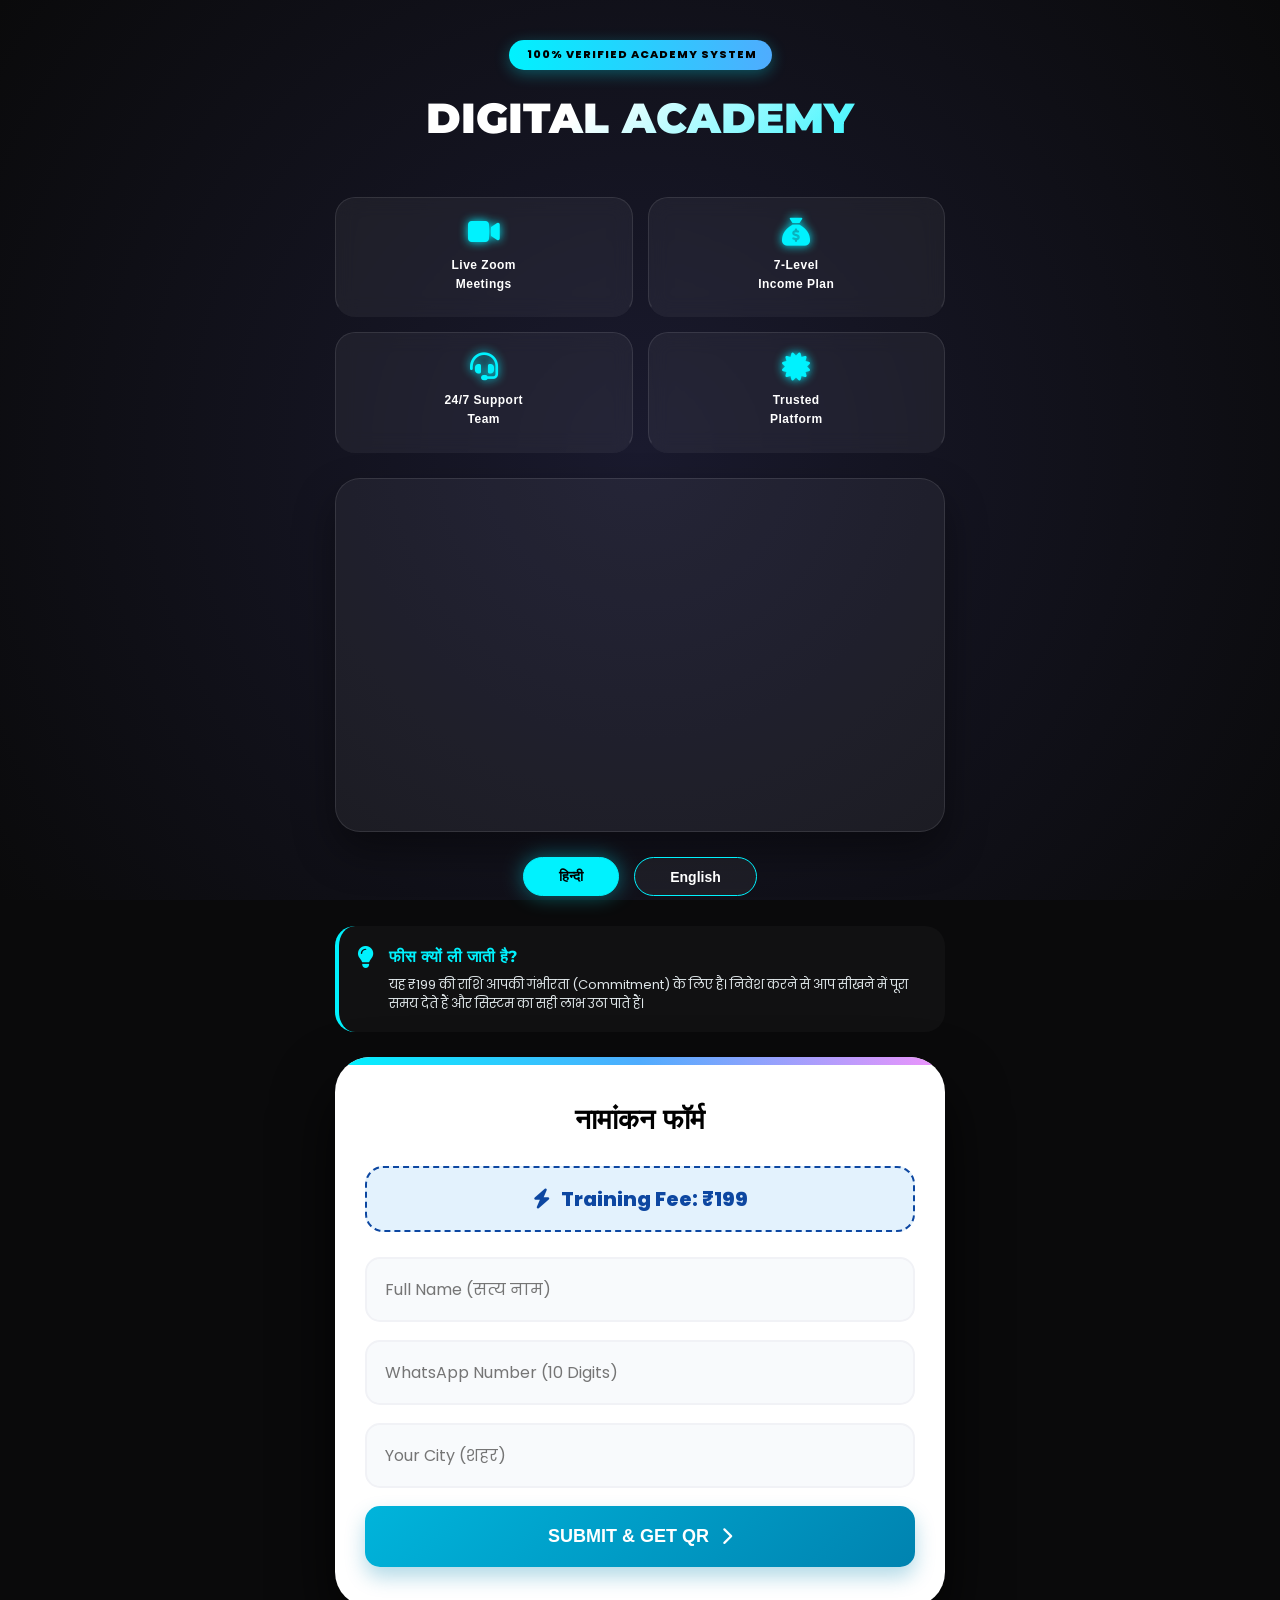
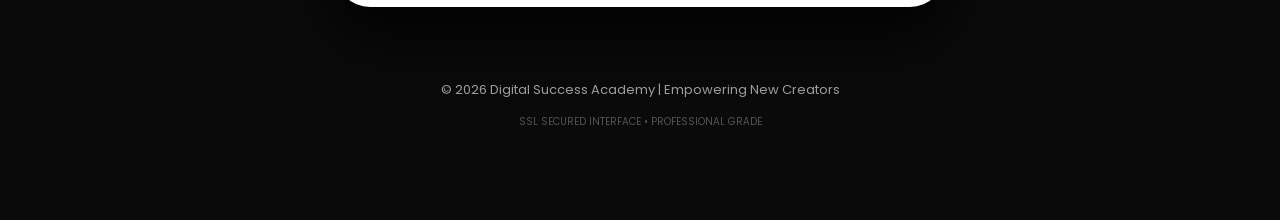
==== commit c442e2c3: "Update fps-product-game.html Signed-off-by: sainiwalaa <sainiwalaa@gmail.com>" ====
--- a/fps-product-game.html
+++ b/fps-product-game.html
@@ -3,7 +3,7 @@
 <head>
     <meta charset="UTF-8">
     <meta name="viewport" content="width=device-width, initial-scale=1.0">
-    <title>Digital Success Academy | Professional System</title>
+    <title>Digital Success Academy | Official Enrollment</title>
     
     <link href="https://fonts.googleapis.com/css2?family=Montserrat:wght@400;700;900&family=Poppins:wght@300;400;600&display=swap" rel="stylesheet">
     <link rel="stylesheet" href="https://cdnjs.cloudflare.com/ajax/libs/font-awesome/6.4.0/css/all.min.css">
@@ -37,9 +37,10 @@
         .hero { text-align: center; padding: 20px 0; }
         .hero .badge { 
             background: linear-gradient(90deg, var(--primary), var(--secondary));
-            color: #000; padding: 4px 12px; border-radius: 50px;
-            font-size: 10px; font-weight: 800; letter-spacing: 1px;
-            display: inline-block; margin-bottom: 10px;
+            color: #000; padding: 6px 15px; border-radius: 50px;
+            font-size: 11px; font-weight: 800; letter-spacing: 1px;
+            display: inline-block; margin-bottom: 15px;
+            box-shadow: 0 4px 15px rgba(0, 242, 254, 0.3);
         }
         .hero h1 {
             font-family: 'Montserrat', sans-serif; font-size: clamp(28px, 8vw, 42px);
@@ -50,94 +51,97 @@
 
         /* Features Grid */
         .features-grid {
-            display: grid; grid-template-columns: 1fr 1fr; gap: 12px; margin-bottom: 25px;
+            display: grid; grid-template-columns: 1fr 1fr; gap: 15px; margin: 25px 0;
         }
         .feature-card {
             background: var(--glass); border: 1px solid rgba(255,255,255,0.1);
-            padding: 15px; border-radius: 18px; text-align: center;
-            backdrop-filter: blur(5px);
-        }
-        .feature-card i { font-size: 24px; color: var(--primary); margin-bottom: 8px; }
-        .feature-card p { font-size: 11px; margin: 0; font-weight: 600; color: #fff; }
+            padding: 20px 10px; border-radius: 20px; text-align: center;
+            backdrop-filter: blur(10px);
+            border-bottom: 3px solid transparent;
+        }
+        .feature-card:hover { border-bottom-color: var(--primary); transform: translateY(-5px); }
+        .feature-card i { font-size: 28px; color: var(--primary); margin-bottom: 10px; text-shadow: 0 0 10px var(--primary); }
+        .feature-card p { font-size: 12px; margin: 0; font-weight: 600; color: #fff; letter-spacing: 0.5px; }
 
         /* Video Section */
         .video-card {
             background: var(--glass); border: 1px solid rgba(255,255,255,0.1);
-            border-radius: 25px; padding: 10px; margin-bottom: 25px;
-            box-shadow: 0 0 30px rgba(0, 242, 254, 0.1);
-        }
-        .video-wrapper { position: relative; padding-bottom: 56.25%; height: 0; border-radius: 20px; overflow: hidden; }
+            border-radius: 25px; padding: 12px; margin-bottom: 25px;
+            box-shadow: 0 20px 40px rgba(0,0,0,0.4);
+        }
+        .video-wrapper { position: relative; padding-bottom: 56.25%; height: 0; border-radius: 18px; overflow: hidden; }
         .video-wrapper iframe { position: absolute; top: 0; left: 0; width: 100%; height: 100%; border: none; }
 
         /* Language Switcher */
-        .lang-toggle { display: flex; justify-content: center; margin-bottom: 25px; gap: 10px; }
+        .lang-toggle { display: flex; justify-content: center; margin-bottom: 30px; gap: 15px; }
         .lang-btn {
-            background: transparent; border: 1px solid var(--primary);
-            color: #fff; padding: 8px 30px; cursor: pointer;
-            font-weight: 600; border-radius: 50px; font-size: 13px;
-        }
-        .lang-btn.active { background: var(--primary); color: #000; box-shadow: 0 0 15px var(--primary); }
+            background: var(--glass); border: 1.5px solid var(--primary);
+            color: #fff; padding: 10px 35px; cursor: pointer;
+            font-weight: 700; border-radius: 50px; font-size: 14px;
+        }
+        .lang-btn.active { background: var(--primary); color: #000; box-shadow: 0 0 20px rgba(0, 242, 254, 0.4); }
+
+        /* Trust Info Box */
+        .trust-section { margin-bottom: 25px; }
+        .trust-item { 
+            display: flex; gap: 15px; background: rgba(255,255,255,0.03); 
+            padding: 18px; border-radius: 20px; margin-bottom: 12px; 
+            border-left: 4px solid var(--primary);
+        }
+        .trust-item i { color: var(--primary); font-size: 22px; margin-top: 2px; }
+        .trust-item h5 { margin: 0; font-size: 16px; color: var(--primary); font-family: 'Montserrat'; }
+        .trust-item p { margin: 5px 0 0; font-size: 13px; color: #dfe6e9; line-height: 1.5; }
 
         /* Form Card */
         .reg-card {
             background: #ffffff; color: #2d3436;
-            border-radius: 35px; padding: 35px; 
+            border-radius: 35px; padding: 40px 30px; 
             box-shadow: 0 30px 60px rgba(0,0,0,0.8);
             position: relative; overflow: hidden;
         }
         .reg-card::before {
-            content: ''; position: absolute; top: 0; left: 0; width: 100%; height: 6px;
-            background: linear-gradient(90deg, var(--primary), var(--accent));
-        }
-
-        .form-header h3 { margin: 0; font-family: 'Montserrat'; font-size: 26px; color: #1a1a1a; text-align: center; }
+            content: ''; position: absolute; top: 0; left: 0; width: 100%; height: 8px;
+            background: linear-gradient(90deg, var(--primary), var(--secondary), var(--accent));
+        }
+
+        .form-header h3 { margin: 0; font-family: 'Montserrat'; font-size: 28px; color: #000; text-align: center; font-weight: 900; }
         
         .price-chip {
-            display: flex; align-items: center; justify-content: center; gap: 8px;
-            background: #f0f9ff; color: #0077cc;
-            padding: 12px; border-radius: 15px; font-weight: 800; margin: 20px 0;
-            border: 2px dashed #0077cc; font-size: 20px;
+            display: flex; align-items: center; justify-content: center; gap: 10px;
+            background: #e3f2fd; color: #0d47a1;
+            padding: 15px; border-radius: 18px; font-weight: 800; margin: 25px 0;
+            border: 2px dashed #0d47a1; font-size: 20px;
         }
 
         input {
-            width: 100%; padding: 18px; border: 2px solid #edf2f7;
-            border-radius: 15px; font-size: 16px; margin-bottom: 15px;
+            width: 100%; padding: 18px; border: 2px solid #f1f2f6;
+            border-radius: 15px; font-size: 16px; margin-bottom: 18px;
             font-family: 'Poppins', sans-serif; background: #f8fafc;
         }
-        input:focus { border-color: var(--secondary); outline: none; background: #fff; box-shadow: 0 0 0 4px rgba(79, 172, 254, 0.1); }
+        input:focus { border-color: var(--secondary); outline: none; background: #fff; box-shadow: 0 5px 15px rgba(0,0,0,0.05); }
 
         button#submitBtn {
             width: 100%; padding: 20px;
             background: linear-gradient(135deg, #00b4db, #0083b0);
             border: none; border-radius: 15px; color: white;
             font-weight: 700; font-size: 18px; text-transform: uppercase;
-            cursor: pointer; box-shadow: 0 10px 25px rgba(0, 131, 176, 0.4);
-            display: flex; align-items: center; justify-content: center; gap: 10px;
-        }
-        button#submitBtn:hover { transform: translateY(-2px); box-shadow: 0 15px 30px rgba(0, 131, 176, 0.5); }
-
-        /* Success & QR */
-        #qrBox { text-align: center; margin-top: 20px; display: none; animation: fadeIn 0.5s; }
-        @keyframes fadeIn { from { opacity: 0; } to { opacity: 1; } }
-        #qrBox img { width: 250px; border: 12px solid #f1f2f6; border-radius: 25px; margin: 20px 0; }
+            cursor: pointer; box-shadow: 0 10px 20px rgba(0, 131, 176, 0.3);
+            display: flex; align-items: center; justify-content: center; gap: 12px;
+        }
+        button#submitBtn:hover { transform: translateY(-2px); box-shadow: 0 15px 25px rgba(0, 131, 176, 0.4); }
+
+        #qrBox { text-align: center; margin-top: 20px; display: none; animation: slideUp 0.5s ease-out; }
+        @keyframes slideUp { from { transform: translateY(20px); opacity: 0; } to { transform: translateY(0); opacity: 1; } }
+        
+        #qrBox img { width: 260px; border: 10px solid #f1f2f6; border-radius: 25px; margin: 20px 0; }
         
         .wait-msg {
-            background: #fff4e6; color: #d9480f; padding: 18px; border-radius: 15px;
-            font-size: 13px; font-weight: 600; margin-top: 20px; border: 1px solid #ffd8a8;
-            display: flex; align-items: center; gap: 10px;
-        }
-
-        /* Trust Points Area */
-        .trust-section { margin: 25px 0; }
-        .trust-item { 
-            display: flex; gap: 15px; background: rgba(255,255,255,0.03); 
-            padding: 15px; border-radius: 15px; margin-bottom: 10px; border: 1px solid rgba(255,255,255,0.05);
-        }
-        .trust-item i { color: var(--primary); font-size: 20px; margin-top: 4px; }
-        .trust-item h5 { margin: 0; font-size: 15px; color: var(--primary); }
-        .trust-item p { margin: 3px 0 0; font-size: 12px; color: #cbd5e0; }
-
-        footer { text-align: center; padding: 50px 20px; font-size: 12px; opacity: 0.6; color: #fff; }
+            background: #fff4e6; color: #d9480f; padding: 20px; border-radius: 15px;
+            font-size: 14px; font-weight: 600; margin-top: 20px; border: 1px solid #ffd8a8;
+            display: flex; align-items: center; gap: 12px; text-align: left;
+        }
+
+        footer { text-align: center; padding: 60px 20px; font-size: 13px; opacity: 0.6; color: #fff; }
 
         .lang-content { display: none; }
         .lang-content.active { display: block; }
@@ -150,47 +154,47 @@
     <div class="container">
         
         <header class="hero">
-            <span class="badge"><i class="fas fa-shield-halved"></i> GOVERNMENT REGISTERED SYSTEM</span>
+            <span class="badge"><i class="fas fa-check-shield"></i> 100% VERIFIED ACADEMY SYSTEM</span>
             <h1>DIGITAL ACADEMY</h1>
         </header>
 
         <div class="features-grid">
             <div class="feature-card">
                 <i class="fas fa-video"></i>
-                <p>Live Zoom Meetings</p>
+                <p>Live Zoom<br>Meetings</p>
             </div>
             <div class="feature-card">
-                <i class="fas fa-chart-line"></i>
-                <p>Level Income Plan</p>
+                <i class="fas fa-sack-dollar"></i>
+                <p>7-Level<br>Income Plan</p>
             </div>
             <div class="feature-card">
                 <i class="fas fa-headset"></i>
-                <p>24/7 Support Team</p>
+                <p>24/7 Support<br>Team</p>
             </div>
             <div class="feature-card">
-                <i class="fas fa-star"></i>
-                <p>Trusted Platform</p>
+                <i class="fas fa-certificate"></i>
+                <p>Trusted<br>Platform</p>
             </div>
         </div>
 
         <div class="video-card">
             <div class="video-wrapper">
-                <iframe id="mainVideo" src="https://www.youtube.com/embed/oPN3WurQ3iw?autoplay=0"></iframe>
+                <iframe id="mainVideo" src="https://www.youtube.com/embed/oPN3WurQ3iw?enablejsapi=1"></iframe>
             </div>
         </div>
 
         <div class="lang-toggle">
-            <button id="btn-hi" class="lang-btn active" onclick="setLang('hi', this)">HINDI</button>
-            <button id="btn-en" class="lang-btn" onclick="setLang('en', this)">ENGLISH</button>
+            <button id="btn-hi" class="lang-btn active" onclick="setLang('hi', this)">हिन्दी</button>
+            <button id="btn-en" class="lang-btn" onclick="setLang('en', this)">English</button>
         </div>
 
         <div id="content-hi" class="lang-content active">
             <div class="trust-section">
                 <div class="trust-item">
-                    <i class="fas fa-info-circle"></i>
+                    <i class="fas fa-lightbulb"></i>
                     <div>
                         <h5>फीस क्यों ली जाती है?</h5>
-                        <p>यह ₹199 आपकी गंभीरता (Commitment) के लिए है। निवेश करने से आप ट्रेनिंग को पूरा समय देते हैं।</p>
+                        <p>यह ₹199 की राशि आपकी गंभीरता (Commitment) के लिए है। निवेश करने से आप सीखने में पूरा समय देते हैं और सिस्टम का सही लाभ उठा पाते हैं।</p>
                     </div>
                 </div>
             </div>
@@ -199,10 +203,10 @@
         <div id="content-en" class="lang-content">
             <div class="trust-section">
                 <div class="trust-item">
-                    <i class="fas fa-info-circle"></i>
+                    <i class="fas fa-lightbulb"></i>
                     <div>
                         <h5>Why the small fee?</h5>
-                        <p>This ₹199 ensures your commitment. People value what they invest in. It filters for serious creators.</p>
+                        <p>The ₹199 fee is for your commitment. People tend to value things they invest in. This ensures we only train serious candidates.</p>
                     </div>
                 </div>
             </div>
@@ -212,35 +216,35 @@
             <div class="form-header">
                 <h3 id="formTitle">नामांकन फॉर्म</h3>
                 <div class="price-chip">
-                    <i class="fas fa-check-circle"></i> Registration: ₹199
+                    <i class="fas fa-bolt"></i> Training Fee: ₹199
                 </div>
             </div>
 
             <form id="regForm">
-                <input type="text" id="name" placeholder="Full Name (सत्य नाम)" required>
+                <input type="text" id="name" placeholder="Full Name (सत्य नाम)" required minlength="3">
                 <input type="tel" id="whatsapp" placeholder="WhatsApp Number (10 Digits)" required pattern="[0-9]{10}">
-                <input type="text" id="city" placeholder="Your City (शहर)" required>
+                <input type="text" id="city" placeholder="Your City (शहर)" required minlength="2">
                 
                 <button type="submit" id="submitBtn">
-                    Submit & Get QR <i class="fas fa-arrow-right"></i>
+                    <span>Submit & Get QR</span> <i class="fas fa-chevron-right"></i>
                 </button>
             </form>
             
             <div id="qrBox">
-                <div style="border-top: 2px solid #f1f2f6; margin-top: 20px; padding-top: 20px;">
-                    <h3 style="color: var(--success); margin: 0;"><i class="fas fa-file-export"></i> Data Saved!</h3>
-                    <p style="font-size: 14px; color: #636e72; margin: 10px 0;" id="qrText">कृपया ₹199 का भुगतान करें और स्क्रीनशॉट लेकर रखें।</p>
+                <div style="border-top: 2px solid #f1f2f6; margin-top: 10px; padding-top: 10px;">
+                    <h3 style="color: var(--success); margin: 0;"><i class="fas fa-circle-check"></i> Registration Success!</h3>
+                    <p style="font-size: 15px; color: #636e72; margin: 10px 0;" id="qrText">कृपया ₹199 का भुगतान करें और स्क्रीनशॉट लेकर रखें।</p>
                     <img id="qrImg" src="" alt="Payment QR">
                     <div class="wait-msg" id="waitText">
-                        <i class="fas fa-clock"></i> ⚠️ टीम 4-6 घंटे के भीतर आपसे संपर्क करेगी।
+                        <i class="fas fa-hourglass-half"></i> <span>भुगतान के बाद 4-6 घंटे का इंतजार करें। टीम आपसे संपर्क कर लेगी।</span>
                     </div>
                 </div>
             </div>
         </div>
 
         <footer>
-            <p>© 2026 Digital Success Academy | Professional Creator Marketplace</p>
-            <p style="margin-top:10px; font-size:10px;">Safe & Secure SSL Encrypted System</p>
+            <p>© 2026 Digital Success Academy | Empowering New Creators</p>
+            <p style="margin-top:10px; font-size:10px; opacity: 0.5;">SSL SECURED INTERFACE • PROFESSIONAL GRADE</p>
         </footer>
 
     </div>
@@ -256,12 +260,14 @@
 
             if(lang === 'hi') {
                 document.getElementById('formTitle').innerText = "नामांकन फॉर्म";
+                document.getElementById('submitBtn').querySelector('span').innerText = "सबमिट और QR देखें";
                 document.getElementById('qrText').innerText = "कृपया ₹199 का भुगतान करें और स्क्रीनशॉट लेकर रखें।";
-                document.getElementById('waitText').innerHTML = "<i class='fas fa-clock'></i> ⚠️ टीम 4-6 घंटे के भीतर आपसे संपर्क करेगी।";
+                document.getElementById('waitText').querySelector('span').innerText = "भुगतान के बाद 4-6 घंटे का इंतजार करें। टीम आपसे संपर्क कर लेगी।";
             } else {
                 document.getElementById('formTitle').innerText = "Enrollment Form";
-                document.getElementById('qrText').innerText = "Please pay ₹199 and keep a screenshot safely.";
-                document.getElementById('waitText').innerHTML = "<i class='fas fa-clock'></i> ⚠️ Team will contact you within 4-6 hours.";
+                document.getElementById('submitBtn').querySelector('span').innerText = "Submit & Get QR";
+                document.getElementById('qrText').innerText = "Please pay ₹199 and keep the screenshot safe.";
+                document.getElementById('waitText').querySelector('span').innerText = "Wait for 4-6 hours after payment. The team will contact you.";
             }
         }
 
@@ -271,11 +277,11 @@
             const mobile = document.getElementById("whatsapp").value.trim();
 
             if(mobile.length !== 10) {
-                alert("Please enter 10 digit number!");
+                alert("Valid 10-digit number is required!");
                 return;
             }
 
-            btn.innerHTML = "<i class='fas fa-spinner fa-spin'></i> Saving Data...";
+            btn.innerHTML = "<i class='fas fa-spinner fa-spin'></i> Processing...";
             btn.disabled = true;
             
             const params = new URLSearchParams(window.location.search);
@@ -283,7 +289,7 @@
                 name: document.getElementById("name").value.trim(),
                 mobile: mobile,
                 address: document.getElementById("city").value.trim(),
-                referral: params.get("ref") || "Web_Official"
+                referral: params.get("ref") || "Organic_Join"
             };
 
             try {
@@ -299,13 +305,13 @@
                 document.getElementById("qrBox").style.display = "block";
 
             } catch (err) {
-                alert("Error! Please try again.");
-                btn.innerHTML = "Submit & Get QR";
+                alert("Connection Error! Please check your internet and try again.");
+                btn.innerHTML = "<span>Submit & Get QR</span> <i class='fas fa-chevron-right'></i>";
                 btn.disabled = false;
             }
         });
 
-        // LocalStorage logic removed as per request to keep form visible on refresh
+        // REFRESH PROTECTION REMOVED: Form will always reset on page refresh as requested.
     </script>
 </body>
 </html>
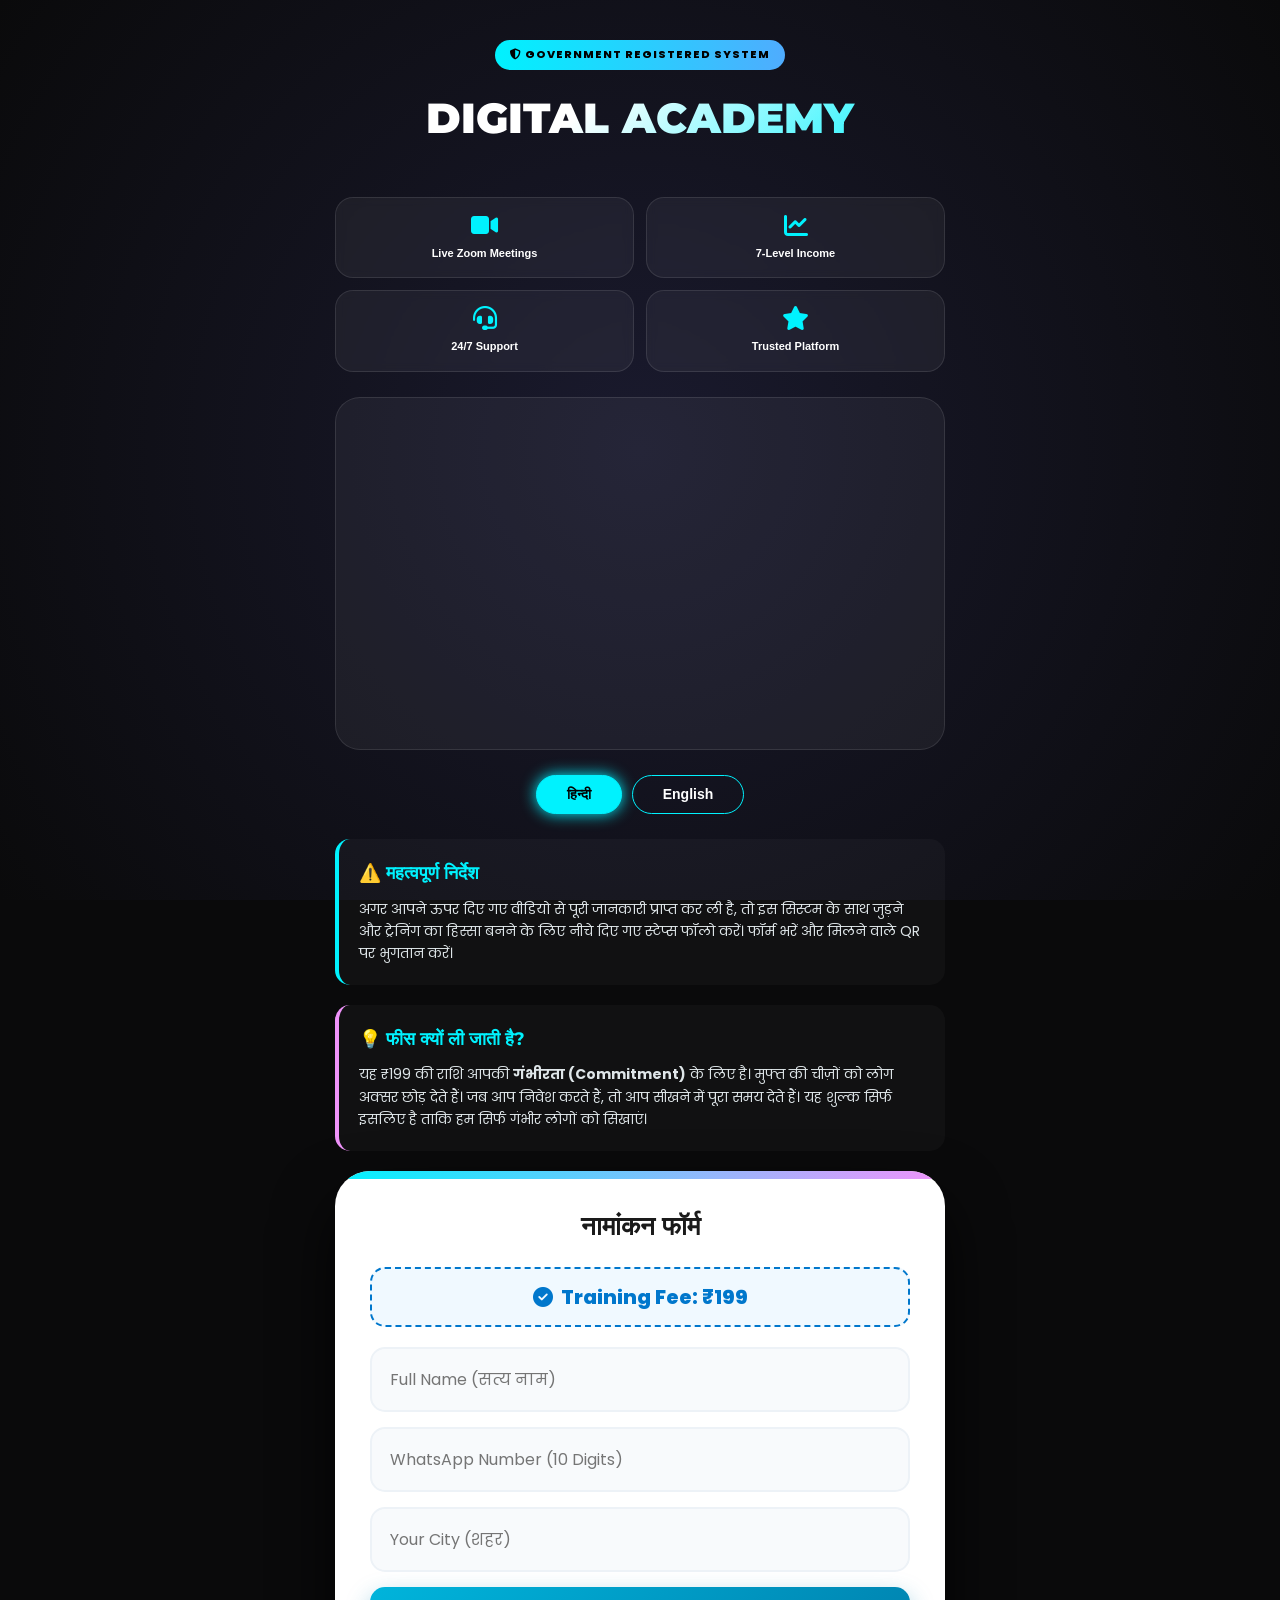
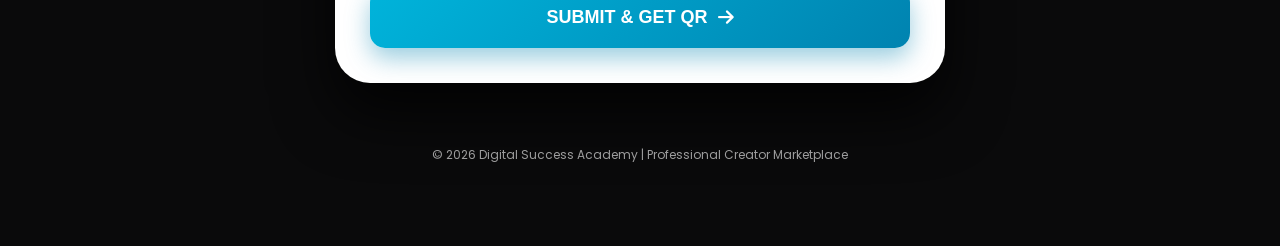
==== commit fdecc693: "Update fps-product-game.html Signed-off-by: sainiwalaa <sainiwalaa@gmail.com>" ====
--- a/fps-product-game.html
+++ b/fps-product-game.html
@@ -33,14 +33,13 @@
 
         .container { max-width: 650px; margin: 0 auto; padding: 20px; }
 
-        /* Header Area */
+        /* Header */
         .hero { text-align: center; padding: 20px 0; }
         .hero .badge { 
             background: linear-gradient(90deg, var(--primary), var(--secondary));
             color: #000; padding: 6px 15px; border-radius: 50px;
             font-size: 11px; font-weight: 800; letter-spacing: 1px;
             display: inline-block; margin-bottom: 15px;
-            box-shadow: 0 4px 15px rgba(0, 242, 254, 0.3);
         }
         .hero h1 {
             font-family: 'Montserrat', sans-serif; font-size: clamp(28px, 8vw, 42px);
@@ -49,99 +48,92 @@
             -webkit-background-clip: text; -webkit-text-fill-color: transparent;
         }
 
-        /* Features Grid */
+        /* Features */
         .features-grid {
-            display: grid; grid-template-columns: 1fr 1fr; gap: 15px; margin: 25px 0;
+            display: grid; grid-template-columns: 1fr 1fr; gap: 12px; margin: 25px 0;
         }
         .feature-card {
             background: var(--glass); border: 1px solid rgba(255,255,255,0.1);
-            padding: 20px 10px; border-radius: 20px; text-align: center;
-            backdrop-filter: blur(10px);
-            border-bottom: 3px solid transparent;
-        }
-        .feature-card:hover { border-bottom-color: var(--primary); transform: translateY(-5px); }
-        .feature-card i { font-size: 28px; color: var(--primary); margin-bottom: 10px; text-shadow: 0 0 10px var(--primary); }
-        .feature-card p { font-size: 12px; margin: 0; font-weight: 600; color: #fff; letter-spacing: 0.5px; }
-
-        /* Video Section */
+            padding: 15px; border-radius: 18px; text-align: center;
+            backdrop-filter: blur(5px);
+        }
+        .feature-card i { font-size: 24px; color: var(--primary); margin-bottom: 8px; }
+        .feature-card p { font-size: 11px; margin: 0; font-weight: 600; color: #fff; }
+
+        /* Video */
         .video-card {
             background: var(--glass); border: 1px solid rgba(255,255,255,0.1);
-            border-radius: 25px; padding: 12px; margin-bottom: 25px;
-            box-shadow: 0 20px 40px rgba(0,0,0,0.4);
-        }
-        .video-wrapper { position: relative; padding-bottom: 56.25%; height: 0; border-radius: 18px; overflow: hidden; }
+            border-radius: 25px; padding: 10px; margin-bottom: 25px;
+        }
+        .video-wrapper { position: relative; padding-bottom: 56.25%; height: 0; border-radius: 20px; overflow: hidden; }
         .video-wrapper iframe { position: absolute; top: 0; left: 0; width: 100%; height: 100%; border: none; }
 
-        /* Language Switcher */
-        .lang-toggle { display: flex; justify-content: center; margin-bottom: 30px; gap: 15px; }
+        /* Lang Switch */
+        .lang-toggle { display: flex; justify-content: center; margin-bottom: 25px; gap: 10px; }
         .lang-btn {
-            background: var(--glass); border: 1.5px solid var(--primary);
-            color: #fff; padding: 10px 35px; cursor: pointer;
+            background: transparent; border: 1.5px solid var(--primary);
+            color: #fff; padding: 10px 30px; cursor: pointer;
             font-weight: 700; border-radius: 50px; font-size: 14px;
         }
-        .lang-btn.active { background: var(--primary); color: #000; box-shadow: 0 0 20px rgba(0, 242, 254, 0.4); }
-
-        /* Trust Info Box */
-        .trust-section { margin-bottom: 25px; }
-        .trust-item { 
-            display: flex; gap: 15px; background: rgba(255,255,255,0.03); 
-            padding: 18px; border-radius: 20px; margin-bottom: 12px; 
+        .lang-btn.active { background: var(--primary); color: #000; box-shadow: 0 0 15px var(--primary); }
+
+        /* Important Instructions (Restore) */
+        .trust-box {
+            background: rgba(255, 255, 255, 0.03);
             border-left: 4px solid var(--primary);
-        }
-        .trust-item i { color: var(--primary); font-size: 22px; margin-top: 2px; }
-        .trust-item h5 { margin: 0; font-size: 16px; color: var(--primary); font-family: 'Montserrat'; }
-        .trust-item p { margin: 5px 0 0; font-size: 13px; color: #dfe6e9; line-height: 1.5; }
-
-        /* Form Card */
+            border-radius: 15px; padding: 20px; margin-bottom: 20px;
+        }
+        .trust-box h4 { color: var(--primary); margin: 0 0 10px 0; font-size: 18px; font-family: 'Montserrat'; }
+        .trust-box p { font-size: 14px; margin: 0; color: #dfe6e9; text-align: left; }
+
+        /* Registration Card */
         .reg-card {
             background: #ffffff; color: #2d3436;
-            border-radius: 35px; padding: 40px 30px; 
+            border-radius: 35px; padding: 35px; 
             box-shadow: 0 30px 60px rgba(0,0,0,0.8);
             position: relative; overflow: hidden;
         }
         .reg-card::before {
             content: ''; position: absolute; top: 0; left: 0; width: 100%; height: 8px;
-            background: linear-gradient(90deg, var(--primary), var(--secondary), var(--accent));
-        }
-
-        .form-header h3 { margin: 0; font-family: 'Montserrat'; font-size: 28px; color: #000; text-align: center; font-weight: 900; }
+            background: linear-gradient(90deg, var(--primary), var(--accent));
+        }
+
+        .form-header h3 { margin: 0; font-family: 'Montserrat'; font-size: 26px; color: #1a1a1a; text-align: center; }
         
         .price-chip {
-            display: flex; align-items: center; justify-content: center; gap: 10px;
-            background: #e3f2fd; color: #0d47a1;
-            padding: 15px; border-radius: 18px; font-weight: 800; margin: 25px 0;
-            border: 2px dashed #0d47a1; font-size: 20px;
+            display: flex; align-items: center; justify-content: center; gap: 8px;
+            background: #f0f9ff; color: #0077cc;
+            padding: 12px; border-radius: 15px; font-weight: 800; margin: 20px 0;
+            border: 2px dashed #0077cc; font-size: 20px;
         }
 
         input {
-            width: 100%; padding: 18px; border: 2px solid #f1f2f6;
-            border-radius: 15px; font-size: 16px; margin-bottom: 18px;
+            width: 100%; padding: 18px; border: 2px solid #edf2f7;
+            border-radius: 15px; font-size: 16px; margin-bottom: 15px;
             font-family: 'Poppins', sans-serif; background: #f8fafc;
         }
-        input:focus { border-color: var(--secondary); outline: none; background: #fff; box-shadow: 0 5px 15px rgba(0,0,0,0.05); }
+        input:focus { border-color: var(--secondary); outline: none; background: #fff; }
 
         button#submitBtn {
             width: 100%; padding: 20px;
             background: linear-gradient(135deg, #00b4db, #0083b0);
             border: none; border-radius: 15px; color: white;
             font-weight: 700; font-size: 18px; text-transform: uppercase;
-            cursor: pointer; box-shadow: 0 10px 20px rgba(0, 131, 176, 0.3);
-            display: flex; align-items: center; justify-content: center; gap: 12px;
-        }
-        button#submitBtn:hover { transform: translateY(-2px); box-shadow: 0 15px 25px rgba(0, 131, 176, 0.4); }
-
-        #qrBox { text-align: center; margin-top: 20px; display: none; animation: slideUp 0.5s ease-out; }
-        @keyframes slideUp { from { transform: translateY(20px); opacity: 0; } to { transform: translateY(0); opacity: 1; } }
-        
-        #qrBox img { width: 260px; border: 10px solid #f1f2f6; border-radius: 25px; margin: 20px 0; }
+            cursor: pointer; box-shadow: 0 10px 25px rgba(0, 131, 176, 0.4);
+            display: flex; align-items: center; justify-content: center; gap: 10px;
+        }
+
+        /* Success/QR */
+        #qrBox { text-align: center; margin-top: 20px; display: none; }
+        #qrBox img { width: 250px; border: 10px solid #f1f2f6; border-radius: 25px; margin: 20px 0; }
         
         .wait-msg {
-            background: #fff4e6; color: #d9480f; padding: 20px; border-radius: 15px;
-            font-size: 14px; font-weight: 600; margin-top: 20px; border: 1px solid #ffd8a8;
-            display: flex; align-items: center; gap: 12px; text-align: left;
-        }
-
-        footer { text-align: center; padding: 60px 20px; font-size: 13px; opacity: 0.6; color: #fff; }
+            background: #fff4e6; color: #d9480f; padding: 18px; border-radius: 15px;
+            font-size: 13px; font-weight: 600; margin-top: 20px; border: 1px solid #ffd8a8;
+            display: flex; align-items: center; gap: 10px;
+        }
+
+        footer { text-align: center; padding: 50px 20px; font-size: 12px; opacity: 0.6; color: #fff; }
 
         .lang-content { display: none; }
         .lang-content.active { display: block; }
@@ -154,27 +146,15 @@
     <div class="container">
         
         <header class="hero">
-            <span class="badge"><i class="fas fa-check-shield"></i> 100% VERIFIED ACADEMY SYSTEM</span>
+            <span class="badge"><i class="fas fa-shield-halved"></i> GOVERNMENT REGISTERED SYSTEM</span>
             <h1>DIGITAL ACADEMY</h1>
         </header>
 
         <div class="features-grid">
-            <div class="feature-card">
-                <i class="fas fa-video"></i>
-                <p>Live Zoom<br>Meetings</p>
-            </div>
-            <div class="feature-card">
-                <i class="fas fa-sack-dollar"></i>
-                <p>7-Level<br>Income Plan</p>
-            </div>
-            <div class="feature-card">
-                <i class="fas fa-headset"></i>
-                <p>24/7 Support<br>Team</p>
-            </div>
-            <div class="feature-card">
-                <i class="fas fa-certificate"></i>
-                <p>Trusted<br>Platform</p>
-            </div>
+            <div class="feature-card"><i class="fas fa-video"></i><p>Live Zoom Meetings</p></div>
+            <div class="feature-card"><i class="fas fa-chart-line"></i><p>7-Level Income</p></div>
+            <div class="feature-card"><i class="fas fa-headset"></i><p>24/7 Support</p></div>
+            <div class="feature-card"><i class="fas fa-star"></i><p>Trusted Platform</p></div>
         </div>
 
         <div class="video-card">
@@ -189,62 +169,57 @@
         </div>
 
         <div id="content-hi" class="lang-content active">
-            <div class="trust-section">
-                <div class="trust-item">
-                    <i class="fas fa-lightbulb"></i>
-                    <div>
-                        <h5>फीस क्यों ली जाती है?</h5>
-                        <p>यह ₹199 की राशि आपकी गंभीरता (Commitment) के लिए है। निवेश करने से आप सीखने में पूरा समय देते हैं और सिस्टम का सही लाभ उठा पाते हैं।</p>
-                    </div>
-                </div>
+            <div class="trust-box">
+                <h4>⚠️ महत्वपूर्ण निर्देश</h4>
+                <p>अगर आपने ऊपर दिए गए वीडियो से पूरी जानकारी प्राप्त कर ली है, तो इस सिस्टम के साथ जुड़ने और ट्रेनिंग का हिस्सा बनने के लिए नीचे दिए गए स्टेप्स फॉलो करें। फॉर्म भरें और मिलने वाले QR पर भुगतान करें।</p>
+            </div>
+            <div class="trust-box" style="border-color: var(--accent);">
+                <h4>💡 फीस क्यों ली जाती है?</h4>
+                <p>यह ₹199 की राशि आपकी <b>गंभीरता (Commitment)</b> के लिए है। मुफ्त की चीज़ों को लोग अक्सर छोड़ देते हैं। जब आप निवेश करते हैं, तो आप सीखने में पूरा समय देते हैं। यह शुल्क सिर्फ इसलिए है ताकि हम सिर्फ गंभीर लोगों को सिखाएं।</p>
             </div>
         </div>
 
         <div id="content-en" class="lang-content">
-            <div class="trust-section">
-                <div class="trust-item">
-                    <i class="fas fa-lightbulb"></i>
-                    <div>
-                        <h5>Why the small fee?</h5>
-                        <p>The ₹199 fee is for your commitment. People tend to value things they invest in. This ensures we only train serious candidates.</p>
-                    </div>
-                </div>
+            <div class="trust-box">
+                <h4>⚠️ Important Instructions</h4>
+                <p>If you have received complete information from the video above, follow the steps below to join and become part of the training. Fill the form and pay on the provided QR code.</p>
+            </div>
+            <div class="trust-box" style="border-color: var(--accent);">
+                <h4>💡 Why is the fee charged?</h4>
+                <p>This ₹199 fee is for your <b>Commitment & Discipline</b>. People often ignore free training. By investing a small amount, you stay dedicated. This ensures we only teach those who are truly serious.</p>
             </div>
         </div>
 
         <div class="reg-card">
             <div class="form-header">
                 <h3 id="formTitle">नामांकन फॉर्म</h3>
-                <div class="price-chip">
-                    <i class="fas fa-bolt"></i> Training Fee: ₹199
-                </div>
+                <div class="price-chip"><i class="fas fa-check-circle"></i> Training Fee: ₹199</div>
             </div>
 
             <form id="regForm">
-                <input type="text" id="name" placeholder="Full Name (सत्य नाम)" required minlength="3">
+                <input type="text" id="name" placeholder="Full Name (सत्य नाम)" required>
                 <input type="tel" id="whatsapp" placeholder="WhatsApp Number (10 Digits)" required pattern="[0-9]{10}">
-                <input type="text" id="city" placeholder="Your City (शहर)" required minlength="2">
+                <input type="text" id="city" placeholder="Your City (शहर)" required>
                 
                 <button type="submit" id="submitBtn">
-                    <span>Submit & Get QR</span> <i class="fas fa-chevron-right"></i>
+                    Submit & Get QR <i class="fas fa-arrow-right"></i>
                 </button>
             </form>
             
             <div id="qrBox">
-                <div style="border-top: 2px solid #f1f2f6; margin-top: 10px; padding-top: 10px;">
-                    <h3 style="color: var(--success); margin: 0;"><i class="fas fa-circle-check"></i> Registration Success!</h3>
-                    <p style="font-size: 15px; color: #636e72; margin: 10px 0;" id="qrText">कृपया ₹199 का भुगतान करें और स्क्रीनशॉट लेकर रखें।</p>
+                <div style="border-top: 2px solid #f1f2f6; margin-top: 20px; padding-top: 20px;">
+                    <h3 style="color: var(--success); margin: 0;"><i class="fas fa-file-export"></i> Data Saved!</h3>
+                    <p style="font-size: 14px; color: #636e72; margin: 10px 0;" id="qrText">कृपया ₹199 का भुगतान करें और स्क्रीनशॉट लेकर रखें।</p>
                     <img id="qrImg" src="" alt="Payment QR">
                     <div class="wait-msg" id="waitText">
-                        <i class="fas fa-hourglass-half"></i> <span>भुगतान के बाद 4-6 घंटे का इंतजार करें। टीम आपसे संपर्क कर लेगी।</span>
+                        <i class="fas fa-clock"></i> ⚠️ टीम 4-6 घंटे के भीतर आपसे संपर्क करेगी।
                     </div>
                 </div>
             </div>
         </div>
 
         <footer>
-            <p>© 2026 Digital Success Academy | Empowering New Creators</p>
-            <p style="margin-top:10px; font-size:10px; opacity: 0.5;">SSL SECURED INTERFACE • PROFESSIONAL GRADE</p>
+            <p>© 2026 Digital Success Academy | Professional Creator Marketplace</p>
         </footer>
 
     </div>
@@ -260,14 +235,14 @@
 
             if(lang === 'hi') {
                 document.getElementById('formTitle').innerText = "नामांकन फॉर्म";
-                document.getElementById('submitBtn').querySelector('span').innerText = "सबमिट और QR देखें";
+                document.getElementById('submitBtn').innerHTML = "सबमिट और QR देखें <i class='fas fa-arrow-right'></i>";
                 document.getElementById('qrText').innerText = "कृपया ₹199 का भुगतान करें और स्क्रीनशॉट लेकर रखें।";
-                document.getElementById('waitText').querySelector('span').innerText = "भुगतान के बाद 4-6 घंटे का इंतजार करें। टीम आपसे संपर्क कर लेगी।";
+                document.getElementById('waitText').innerHTML = "<i class='fas fa-clock'></i> ⚠️ टीम 4-6 घंटे के भीतर आपसे संपर्क करेगी।";
             } else {
                 document.getElementById('formTitle').innerText = "Enrollment Form";
-                document.getElementById('submitBtn').querySelector('span').innerText = "Submit & Get QR";
-                document.getElementById('qrText').innerText = "Please pay ₹199 and keep the screenshot safe.";
-                document.getElementById('waitText').querySelector('span').innerText = "Wait for 4-6 hours after payment. The team will contact you.";
+                document.getElementById('submitBtn').innerHTML = "Submit & Get QR <i class='fas fa-arrow-right'></i>";
+                document.getElementById('qrText').innerText = "Please pay ₹199 and keep a screenshot safely.";
+                document.getElementById('waitText').innerHTML = "<i class='fas fa-clock'></i> ⚠️ Team will contact you within 4-6 hours.";
             }
         }
 
@@ -276,12 +251,9 @@
             const btn = document.getElementById("submitBtn");
             const mobile = document.getElementById("whatsapp").value.trim();
 
-            if(mobile.length !== 10) {
-                alert("Valid 10-digit number is required!");
-                return;
-            }
-
-            btn.innerHTML = "<i class='fas fa-spinner fa-spin'></i> Processing...";
+            if(mobile.length !== 10) { alert("Please enter 10 digit number!"); return; }
+
+            btn.innerHTML = "<i class='fas fa-spinner fa-spin'></i> Saving Data...";
             btn.disabled = true;
             
             const params = new URLSearchParams(window.location.search);
@@ -289,7 +261,7 @@
                 name: document.getElementById("name").value.trim(),
                 mobile: mobile,
                 address: document.getElementById("city").value.trim(),
-                referral: params.get("ref") || "Organic_Join"
+                referral: params.get("ref") || "Web_Official"
             };
 
             try {
@@ -305,13 +277,11 @@
                 document.getElementById("qrBox").style.display = "block";
 
             } catch (err) {
-                alert("Connection Error! Please check your internet and try again.");
-                btn.innerHTML = "<span>Submit & Get QR</span> <i class='fas fa-chevron-right'></i>";
+                alert("Error! Please try again.");
+                btn.innerHTML = "Submit & Get QR <i class='fas fa-arrow-right'></i>";
                 btn.disabled = false;
             }
         });
-
-        // REFRESH PROTECTION REMOVED: Form will always reset on page refresh as requested.
     </script>
 </body>
 </html>
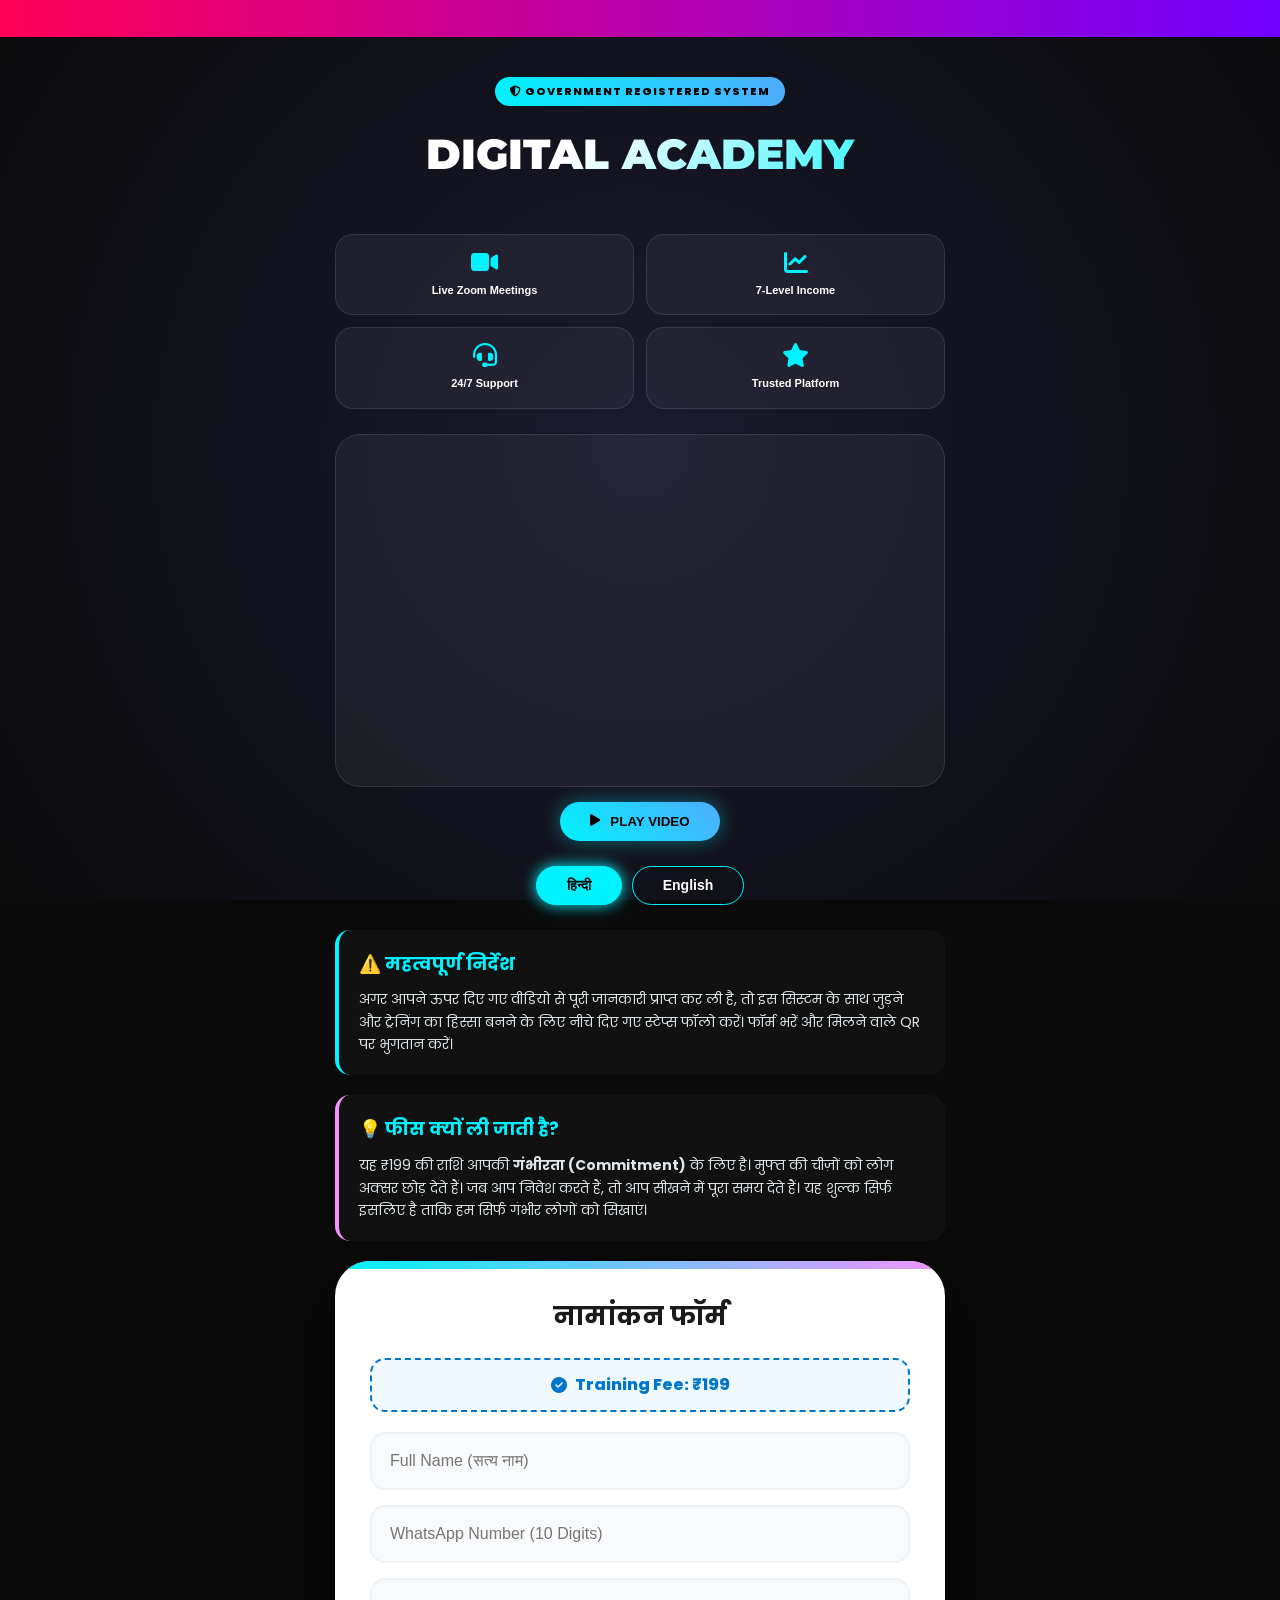
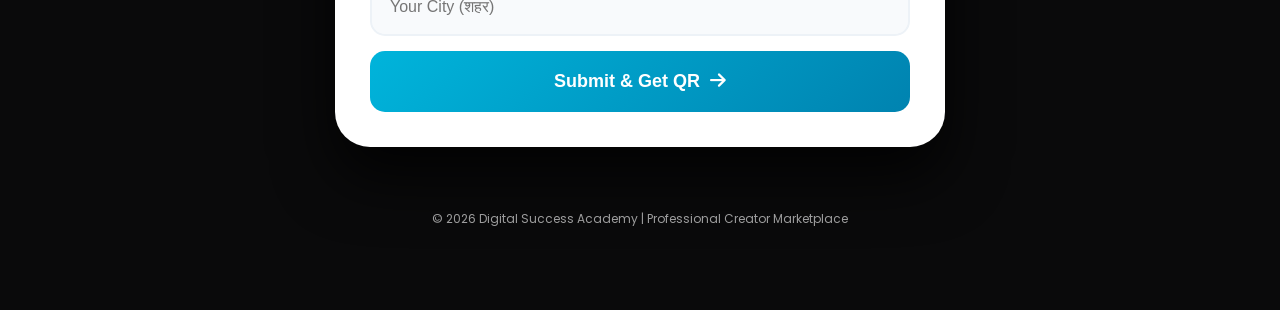
==== commit 0f26675c: "Update fps-product-game.html Signed-off-by: sainiwalaa <sainiwalaa@gmail.com>" ====
--- a/fps-product-game.html
+++ b/fps-product-game.html
@@ -25,6 +25,21 @@
             overflow-x: hidden; line-height: 1.6;
         }
 
+        /* NEW: Scrolling Attractive Line */
+        .scrolling-bar {
+            background: linear-gradient(90deg, #ff0055, #7000ff);
+            color: white; padding: 8px 0; font-size: 13px; font-weight: 700;
+            overflow: hidden; white-space: nowrap; position: sticky; top: 0; z-index: 100;
+        }
+        .scrolling-text {
+            display: inline-block; padding-left: 100%;
+            animation: marquee 20s linear infinite;
+        }
+        @keyframes marquee {
+            0% { transform: translate(0, 0); }
+            100% { transform: translate(-100%, 0); }
+        }
+
         .bg-glow {
             position: fixed; top: 0; left: 0; width: 100%; height: 100%;
             background: radial-gradient(circle at 50% 50%, #1a1a2e 0%, #0a0a0b 100%);
@@ -33,7 +48,6 @@
 
         .container { max-width: 650px; margin: 0 auto; padding: 20px; }
 
-        /* Header */
         .hero { text-align: center; padding: 20px 0; }
         .hero .badge { 
             background: linear-gradient(90deg, var(--primary), var(--secondary));
@@ -48,27 +62,39 @@
             -webkit-background-clip: text; -webkit-text-fill-color: transparent;
         }
 
-        /* Features */
         .features-grid {
             display: grid; grid-template-columns: 1fr 1fr; gap: 12px; margin: 25px 0;
         }
         .feature-card {
             background: var(--glass); border: 1px solid rgba(255,255,255,0.1);
             padding: 15px; border-radius: 18px; text-align: center;
-            backdrop-filter: blur(5px);
         }
         .feature-card i { font-size: 24px; color: var(--primary); margin-bottom: 8px; }
-        .feature-card p { font-size: 11px; margin: 0; font-weight: 600; color: #fff; }
-
-        /* Video */
+        .feature-card p { font-size: 11px; margin: 0; font-weight: 600; }
+
+        /* Video Protection Layer */
         .video-card {
             background: var(--glass); border: 1px solid rgba(255,255,255,0.1);
-            border-radius: 25px; padding: 10px; margin-bottom: 25px;
+            border-radius: 25px; padding: 10px; margin-bottom: 15px; position: relative;
         }
         .video-wrapper { position: relative; padding-bottom: 56.25%; height: 0; border-radius: 20px; overflow: hidden; }
-        .video-wrapper iframe { position: absolute; top: 0; left: 0; width: 100%; height: 100%; border: none; }
-
-        /* Lang Switch */
+        .video-wrapper iframe { position: absolute; top: 0; left: 0; width: 100%; height: 100%; border: none; pointer-events: none; }
+        
+        .video-overlay {
+            position: absolute; top: 0; left: 0; width: 100%; height: 100%;
+            z-index: 10; cursor: default;
+        }
+
+        /* NEW: Video Control Button */
+        .video-controls { text-align: center; margin-bottom: 25px; }
+        .play-btn {
+            background: linear-gradient(45deg, #00f2fe, #4facfe);
+            border: none; padding: 12px 30px; border-radius: 50px;
+            color: #000; font-weight: 800; cursor: pointer;
+            box-shadow: 0 0 20px rgba(0, 242, 254, 0.4);
+            display: inline-flex; align-items: center; gap: 10px;
+        }
+
         .lang-toggle { display: flex; justify-content: center; margin-bottom: 25px; gap: 10px; }
         .lang-btn {
             background: transparent; border: 1.5px solid var(--primary);
@@ -77,16 +103,14 @@
         }
         .lang-btn.active { background: var(--primary); color: #000; box-shadow: 0 0 15px var(--primary); }
 
-        /* Important Instructions (Restore) */
         .trust-box {
             background: rgba(255, 255, 255, 0.03);
             border-left: 4px solid var(--primary);
             border-radius: 15px; padding: 20px; margin-bottom: 20px;
         }
-        .trust-box h4 { color: var(--primary); margin: 0 0 10px 0; font-size: 18px; font-family: 'Montserrat'; }
-        .trust-box p { font-size: 14px; margin: 0; color: #dfe6e9; text-align: left; }
-
-        /* Registration Card */
+        .trust-box h4 { color: var(--primary); margin: 0 0 10px 0; font-size: 18px; }
+        .trust-box p { font-size: 14px; margin: 0; color: #dfe6e9; }
+
         .reg-card {
             background: #ffffff; color: #2d3436;
             border-radius: 35px; padding: 35px; 
@@ -98,32 +122,27 @@
             background: linear-gradient(90deg, var(--primary), var(--accent));
         }
 
-        .form-header h3 { margin: 0; font-family: 'Montserrat'; font-size: 26px; color: #1a1a1a; text-align: center; }
-        
+        .form-header h3 { margin: 0; font-size: 26px; color: #1a1a1a; text-align: center; }
         .price-chip {
             display: flex; align-items: center; justify-content: center; gap: 8px;
-            background: #f0f9ff; color: #0077cc;
-            padding: 12px; border-radius: 15px; font-weight: 800; margin: 20px 0;
-            border: 2px dashed #0077cc; font-size: 20px;
+            background: #f0f9ff; color: #0077cc; padding: 12px; border-radius: 15px;
+            font-weight: 800; margin: 20px 0; border: 2px dashed #0077cc;
         }
 
         input {
             width: 100%; padding: 18px; border: 2px solid #edf2f7;
             border-radius: 15px; font-size: 16px; margin-bottom: 15px;
-            font-family: 'Poppins', sans-serif; background: #f8fafc;
-        }
-        input:focus { border-color: var(--secondary); outline: none; background: #fff; }
+            background: #f8fafc;
+        }
 
         button#submitBtn {
             width: 100%; padding: 20px;
             background: linear-gradient(135deg, #00b4db, #0083b0);
             border: none; border-radius: 15px; color: white;
-            font-weight: 700; font-size: 18px; text-transform: uppercase;
-            cursor: pointer; box-shadow: 0 10px 25px rgba(0, 131, 176, 0.4);
+            font-weight: 700; font-size: 18px; cursor: pointer;
             display: flex; align-items: center; justify-content: center; gap: 10px;
         }
 
-        /* Success/QR */
         #qrBox { text-align: center; margin-top: 20px; display: none; }
         #qrBox img { width: 250px; border: 10px solid #f1f2f6; border-radius: 25px; margin: 20px 0; }
         
@@ -134,13 +153,18 @@
         }
 
         footer { text-align: center; padding: 50px 20px; font-size: 12px; opacity: 0.6; color: #fff; }
-
         .lang-content { display: none; }
         .lang-content.active { display: block; }
     </style>
 </head>
 <body>
 
+    <div class="scrolling-bar">
+        <div class="scrolling-text">
+            🚀 सुनहरा मौका: घर बैठे काम करें (Work From Home) और महीने के ₹25,000 - ₹50,000 कमाएं! | 100% Trusted & Government Registered Platform | सीमित सीटें उपलब्ध (Limited Seats) | अभी अपना नामांकन पूरा करें...
+        </div>
+    </div>
+
     <div class="bg-glow"></div>
 
     <div class="container">
@@ -158,9 +182,16 @@
         </div>
 
         <div class="video-card">
+            <div class="video-overlay"></div>
             <div class="video-wrapper">
-                <iframe id="mainVideo" src="https://www.youtube.com/embed/oPN3WurQ3iw?enablejsapi=1"></iframe>
-            </div>
+                <iframe id="mainVideo" src="https://www.youtube.com/embed/oPN3WurQ3iw?enablejsapi=1&controls=0&modestbranding=1&rel=0"></iframe>
+            </div>
+        </div>
+
+        <div class="video-controls">
+            <button class="play-btn" id="playBtn" onclick="toggleVideo()">
+                <i class="fas fa-play"></i> <span id="btnText">PLAY VIDEO</span>
+            </button>
         </div>
 
         <div class="lang-toggle">
@@ -200,10 +231,7 @@
                 <input type="text" id="name" placeholder="Full Name (सत्य नाम)" required>
                 <input type="tel" id="whatsapp" placeholder="WhatsApp Number (10 Digits)" required pattern="[0-9]{10}">
                 <input type="text" id="city" placeholder="Your City (शहर)" required>
-                
-                <button type="submit" id="submitBtn">
-                    Submit & Get QR <i class="fas fa-arrow-right"></i>
-                </button>
+                <button type="submit" id="submitBtn">Submit & Get QR <i class="fas fa-arrow-right"></i></button>
             </form>
             
             <div id="qrBox">
@@ -211,9 +239,7 @@
                     <h3 style="color: var(--success); margin: 0;"><i class="fas fa-file-export"></i> Data Saved!</h3>
                     <p style="font-size: 14px; color: #636e72; margin: 10px 0;" id="qrText">कृपया ₹199 का भुगतान करें और स्क्रीनशॉट लेकर रखें।</p>
                     <img id="qrImg" src="" alt="Payment QR">
-                    <div class="wait-msg" id="waitText">
-                        <i class="fas fa-clock"></i> ⚠️ टीम 4-6 घंटे के भीतर आपसे संपर्क करेगी।
-                    </div>
+                    <div class="wait-msg" id="waitText"><i class="fas fa-clock"></i> ⚠️ टीम 4-6 घंटे के भीतर आपसे संपर्क करेगी।</div>
                 </div>
             </div>
         </div>
@@ -221,65 +247,73 @@
         <footer>
             <p>© 2026 Digital Success Academy | Professional Creator Marketplace</p>
         </footer>
-
     </div>
 
     <script>
         const scriptURL = "https://script.google.com/macros/s/AKfycby0KZNDqPrrkLrAe867r1euXdihIZMmiZX1rquBpwtaBYwZoxHYPvUXpBmhez9msPPieQ/exec";
+        
+        // Video Controls Logic
+        let isPlaying = false;
+        const iframe = document.getElementById('mainVideo');
+        
+        function toggleVideo() {
+            const btn = document.getElementById('playBtn');
+            const txt = document.getElementById('btnText');
+            
+            if (!isPlaying) {
+                iframe.contentWindow.postMessage('{"event":"command","func":"playVideo","args":""}', '*');
+                btn.innerHTML = '<i class="fas fa-pause"></i> <span id="btnText">PAUSE VIDEO</span>';
+                btn.style.background = "linear-gradient(45deg, #ff416c, #ff4b2b)";
+                isPlaying = true;
+            } else {
+                iframe.contentWindow.postMessage('{"event":"command","func":"pauseVideo","args":""}', '*');
+                btn.innerHTML = '<i class="fas fa-play"></i> <span id="btnText">PLAY VIDEO</span>';
+                btn.style.background = "linear-gradient(45deg, #00f2fe, #4facfe)";
+                isPlaying = false;
+            }
+        }
 
         function setLang(lang, btn) {
             document.querySelectorAll('.lang-btn').forEach(b => b.classList.remove('active'));
             btn.classList.add('active');
             document.querySelectorAll('.lang-content').forEach(c => c.classList.remove('active'));
             document.getElementById('content-' + lang).classList.add('active');
-
+            
             if(lang === 'hi') {
                 document.getElementById('formTitle').innerText = "नामांकन फॉर्म";
+                document.getElementById('qrText').innerText = "कृपया ₹199 का भुगतान करें और स्क्रीनशॉट लेकर रखें।";
                 document.getElementById('submitBtn').innerHTML = "सबमिट और QR देखें <i class='fas fa-arrow-right'></i>";
-                document.getElementById('qrText').innerText = "कृपया ₹199 का भुगतान करें और स्क्रीनशॉट लेकर रखें।";
-                document.getElementById('waitText').innerHTML = "<i class='fas fa-clock'></i> ⚠️ टीम 4-6 घंटे के भीतर आपसे संपर्क करेगी।";
             } else {
                 document.getElementById('formTitle').innerText = "Enrollment Form";
+                document.getElementById('qrText').innerText = "Please pay ₹199 and keep a screenshot safely.";
                 document.getElementById('submitBtn').innerHTML = "Submit & Get QR <i class='fas fa-arrow-right'></i>";
-                document.getElementById('qrText').innerText = "Please pay ₹199 and keep a screenshot safely.";
-                document.getElementById('waitText').innerHTML = "<i class='fas fa-clock'></i> ⚠️ Team will contact you within 4-6 hours.";
             }
         }
 
         document.getElementById("regForm").addEventListener("submit", async function(e) {
             e.preventDefault();
             const btn = document.getElementById("submitBtn");
-            const mobile = document.getElementById("whatsapp").value.trim();
-
-            if(mobile.length !== 10) { alert("Please enter 10 digit number!"); return; }
-
             btn.innerHTML = "<i class='fas fa-spinner fa-spin'></i> Saving Data...";
             btn.disabled = true;
             
             const params = new URLSearchParams(window.location.search);
             const data = {
-                name: document.getElementById("name").value.trim(),
-                mobile: mobile,
-                address: document.getElementById("city").value.trim(),
+                name: document.getElementById("name").value,
+                mobile: document.getElementById("whatsapp").value,
+                address: document.getElementById("city").value,
                 referral: params.get("ref") || "Web_Official"
             };
 
             try {
-                let response = await fetch(scriptURL, {
-                    method: "POST",
-                    body: JSON.stringify(data)
-                });
+                let response = await fetch(scriptURL, { method: "POST", body: JSON.stringify(data) });
                 let result = await response.json();
-
                 document.getElementById("regForm").style.display = "none";
                 document.querySelector(".form-header").style.display = "none";
                 document.getElementById("qrImg").src = result.qr;
                 document.getElementById("qrBox").style.display = "block";
-
             } catch (err) {
                 alert("Error! Please try again.");
-                btn.innerHTML = "Submit & Get QR <i class='fas fa-arrow-right'></i>";
-                btn.disabled = false;
+                btn.innerHTML = "Submit & Get QR"; btn.disabled = false;
             }
         });
     </script>
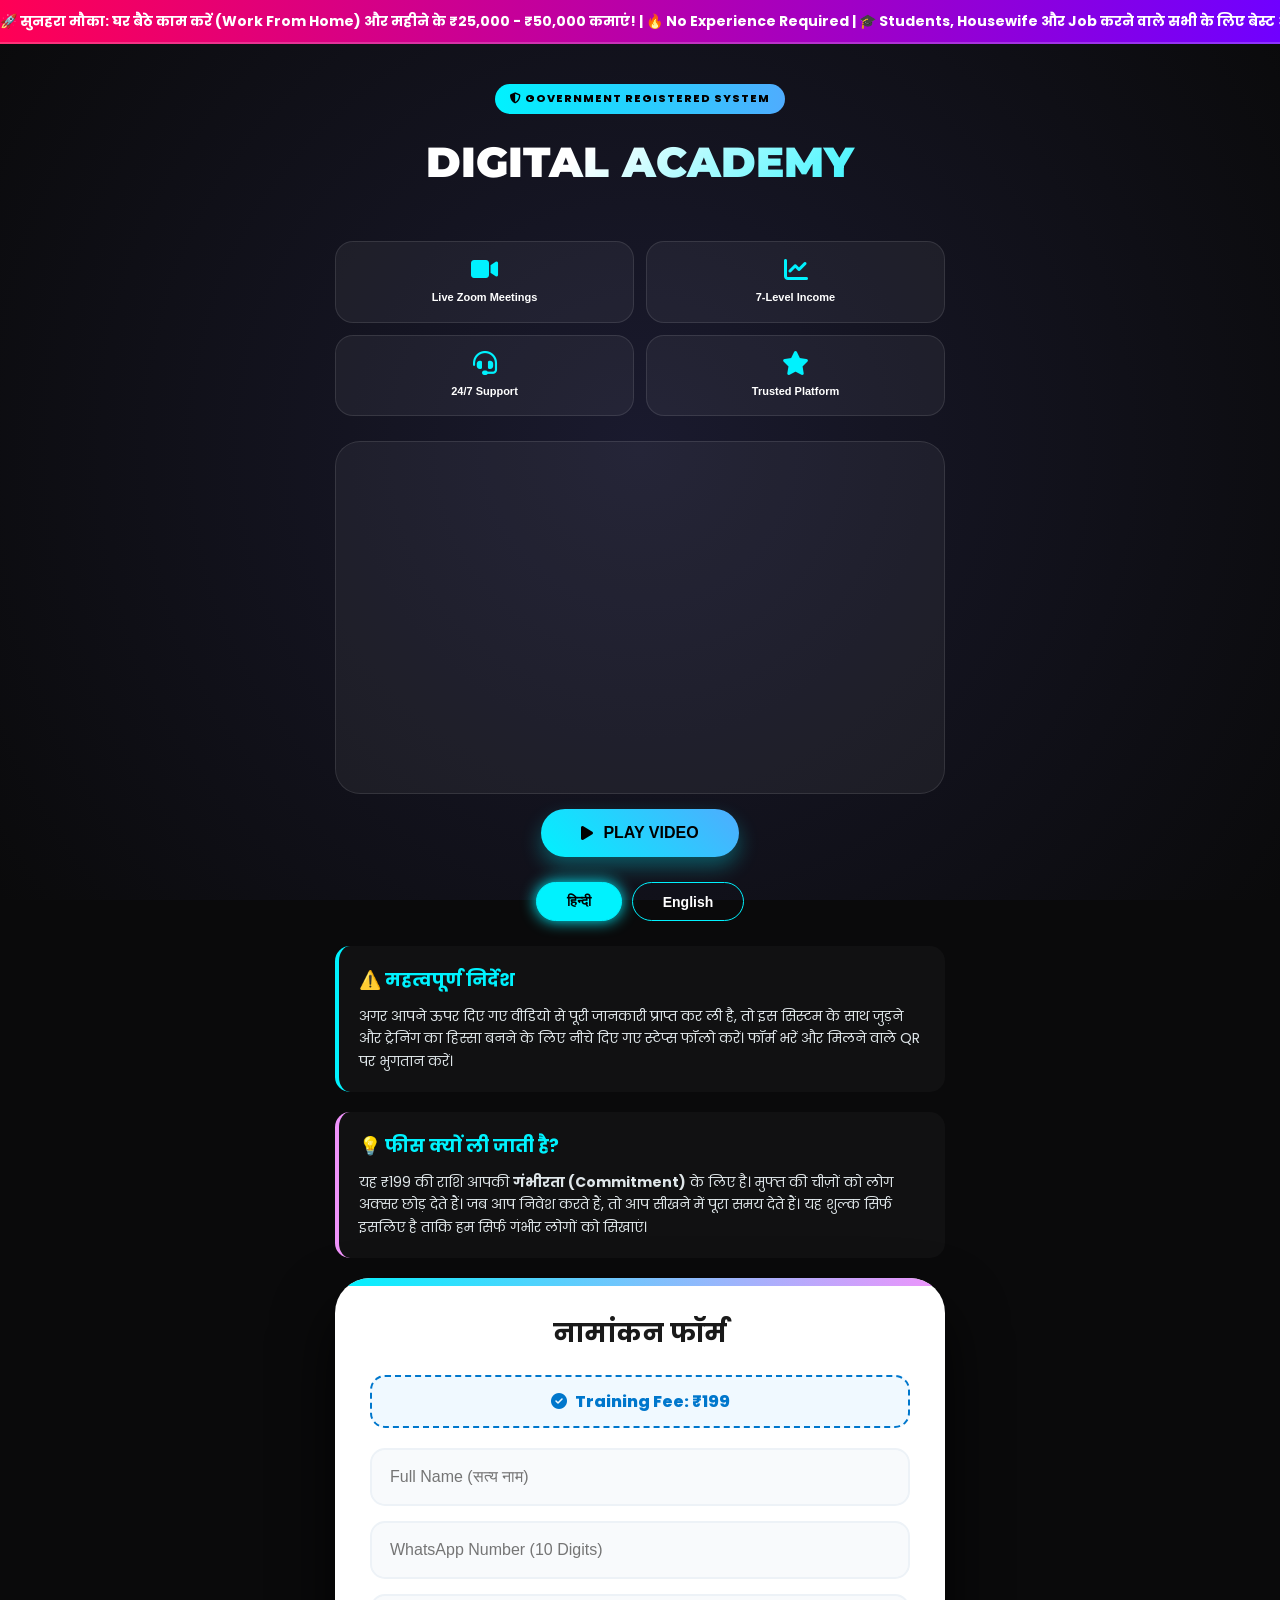
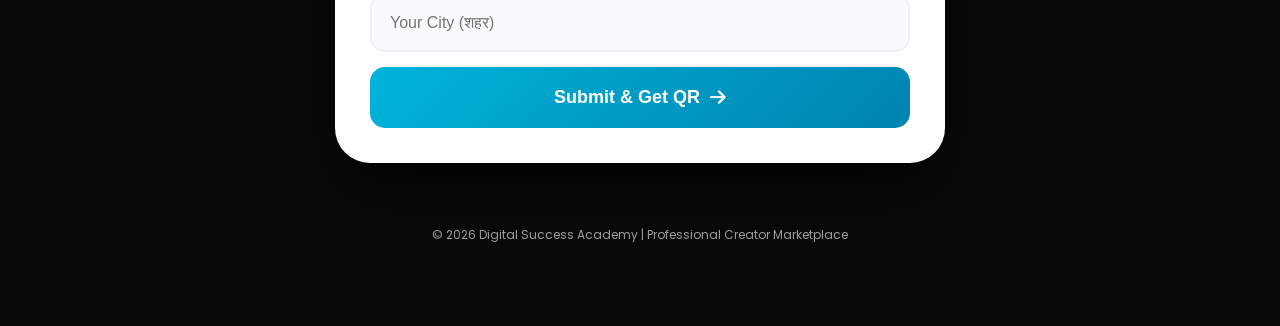
==== commit 0f541859: "Update fps-product-game.html Signed-off-by: sainiwalaa <sainiwalaa@gmail.com>" ====
--- a/fps-product-game.html
+++ b/fps-product-game.html
@@ -25,19 +25,20 @@
             overflow-x: hidden; line-height: 1.6;
         }
 
-        /* NEW: Scrolling Attractive Line */
+        /* UPDATED: Better Scrolling Line */
         .scrolling-bar {
             background: linear-gradient(90deg, #ff0055, #7000ff);
-            color: white; padding: 8px 0; font-size: 13px; font-weight: 700;
+            color: white; padding: 10px 0; font-size: 14px; font-weight: 700;
             overflow: hidden; white-space: nowrap; position: sticky; top: 0; z-index: 100;
+            border-bottom: 2px solid rgba(255,255,255,0.2);
         }
         .scrolling-text {
-            display: inline-block; padding-left: 100%;
-            animation: marquee 20s linear infinite;
+            display: inline-block;
+            animation: marquee 25s linear infinite;
         }
         @keyframes marquee {
-            0% { transform: translate(0, 0); }
-            100% { transform: translate(-100%, 0); }
+            0% { transform: translateX(100%); }
+            100% { transform: translateX(-100%); }
         }
 
         .bg-glow {
@@ -72,27 +73,32 @@
         .feature-card i { font-size: 24px; color: var(--primary); margin-bottom: 8px; }
         .feature-card p { font-size: 11px; margin: 0; font-weight: 600; }
 
-        /* Video Protection Layer */
+        /* Video Section */
         .video-card {
             background: var(--glass); border: 1px solid rgba(255,255,255,0.1);
             border-radius: 25px; padding: 10px; margin-bottom: 15px; position: relative;
+            overflow: hidden;
         }
         .video-wrapper { position: relative; padding-bottom: 56.25%; height: 0; border-radius: 20px; overflow: hidden; }
-        .video-wrapper iframe { position: absolute; top: 0; left: 0; width: 100%; height: 100%; border: none; pointer-events: none; }
-        
+        .video-wrapper iframe { 
+            position: absolute; top: 0; left: 0; width: 100%; height: 100%; border: none; 
+            pointer-events: none; /* Disables clicking on video */
+        }
+        
+        /* Fully Transparent Overlay to block all interactions */
         .video-overlay {
             position: absolute; top: 0; left: 0; width: 100%; height: 100%;
-            z-index: 10; cursor: default;
-        }
-
-        /* NEW: Video Control Button */
+            z-index: 20; background: transparent;
+        }
+
         .video-controls { text-align: center; margin-bottom: 25px; }
         .play-btn {
             background: linear-gradient(45deg, #00f2fe, #4facfe);
-            border: none; padding: 12px 30px; border-radius: 50px;
+            border: none; padding: 15px 40px; border-radius: 50px;
             color: #000; font-weight: 800; cursor: pointer;
-            box-shadow: 0 0 20px rgba(0, 242, 254, 0.4);
+            box-shadow: 0 10px 20px rgba(0, 242, 254, 0.3);
             display: inline-flex; align-items: center; gap: 10px;
+            font-size: 16px;
         }
 
         .lang-toggle { display: flex; justify-content: center; margin-bottom: 25px; gap: 10px; }
@@ -161,7 +167,7 @@
 
     <div class="scrolling-bar">
         <div class="scrolling-text">
-            🚀 सुनहरा मौका: घर बैठे काम करें (Work From Home) और महीने के ₹25,000 - ₹50,000 कमाएं! | 100% Trusted & Government Registered Platform | सीमित सीटें उपलब्ध (Limited Seats) | अभी अपना नामांकन पूरा करें...
+            🚀 सुनहरा मौका: घर बैठे काम करें (Work From Home) और महीने के ₹25,000 - ₹50,000 कमाएं! | 🔥 No Experience Required | 🎓 Students, Housewife और Job करने वाले सभी के लिए बेस्ट अवसर | ✅ 100% सुरक्षित और सरकार द्वारा मान्यता प्राप्त सिस्टम | ⏳ समय कम है, सीटें भर रही हैं, अभी रजिस्टर करें...
         </div>
     </div>
 
@@ -182,9 +188,8 @@
         </div>
 
         <div class="video-card">
-            <div class="video-overlay"></div>
-            <div class="video-wrapper">
-                <iframe id="mainVideo" src="https://www.youtube.com/embed/oPN3WurQ3iw?enablejsapi=1&controls=0&modestbranding=1&rel=0"></iframe>
+            <div class="video-overlay"></div> <div class="video-wrapper">
+                <iframe id="mainVideo" src="https://www.youtube.com/embed/oPN3WurQ3iw?enablejsapi=1&controls=0&modestbranding=1&rel=0&showinfo=0" allow="autoplay"></iframe>
             </div>
         </div>
 
@@ -252,7 +257,7 @@
     <script>
         const scriptURL = "https://script.google.com/macros/s/AKfycby0KZNDqPrrkLrAe867r1euXdihIZMmiZX1rquBpwtaBYwZoxHYPvUXpBmhez9msPPieQ/exec";
         
-        // Video Controls Logic
+        // --- Improved Video Control Logic ---
         let isPlaying = false;
         const iframe = document.getElementById('mainVideo');
         
@@ -261,12 +266,21 @@
             const txt = document.getElementById('btnText');
             
             if (!isPlaying) {
-                iframe.contentWindow.postMessage('{"event":"command","func":"playVideo","args":""}', '*');
+                // Post message to YouTube API
+                iframe.contentWindow.postMessage(JSON.stringify({
+                    "event": "command",
+                    "func": "playVideo"
+                }), "*");
+                
                 btn.innerHTML = '<i class="fas fa-pause"></i> <span id="btnText">PAUSE VIDEO</span>';
                 btn.style.background = "linear-gradient(45deg, #ff416c, #ff4b2b)";
                 isPlaying = true;
             } else {
-                iframe.contentWindow.postMessage('{"event":"command","func":"pauseVideo","args":""}', '*');
+                iframe.contentWindow.postMessage(JSON.stringify({
+                    "event": "command",
+                    "func": "pauseVideo"
+                }), "*");
+                
                 btn.innerHTML = '<i class="fas fa-play"></i> <span id="btnText">PLAY VIDEO</span>';
                 btn.style.background = "linear-gradient(45deg, #00f2fe, #4facfe)";
                 isPlaying = false;
